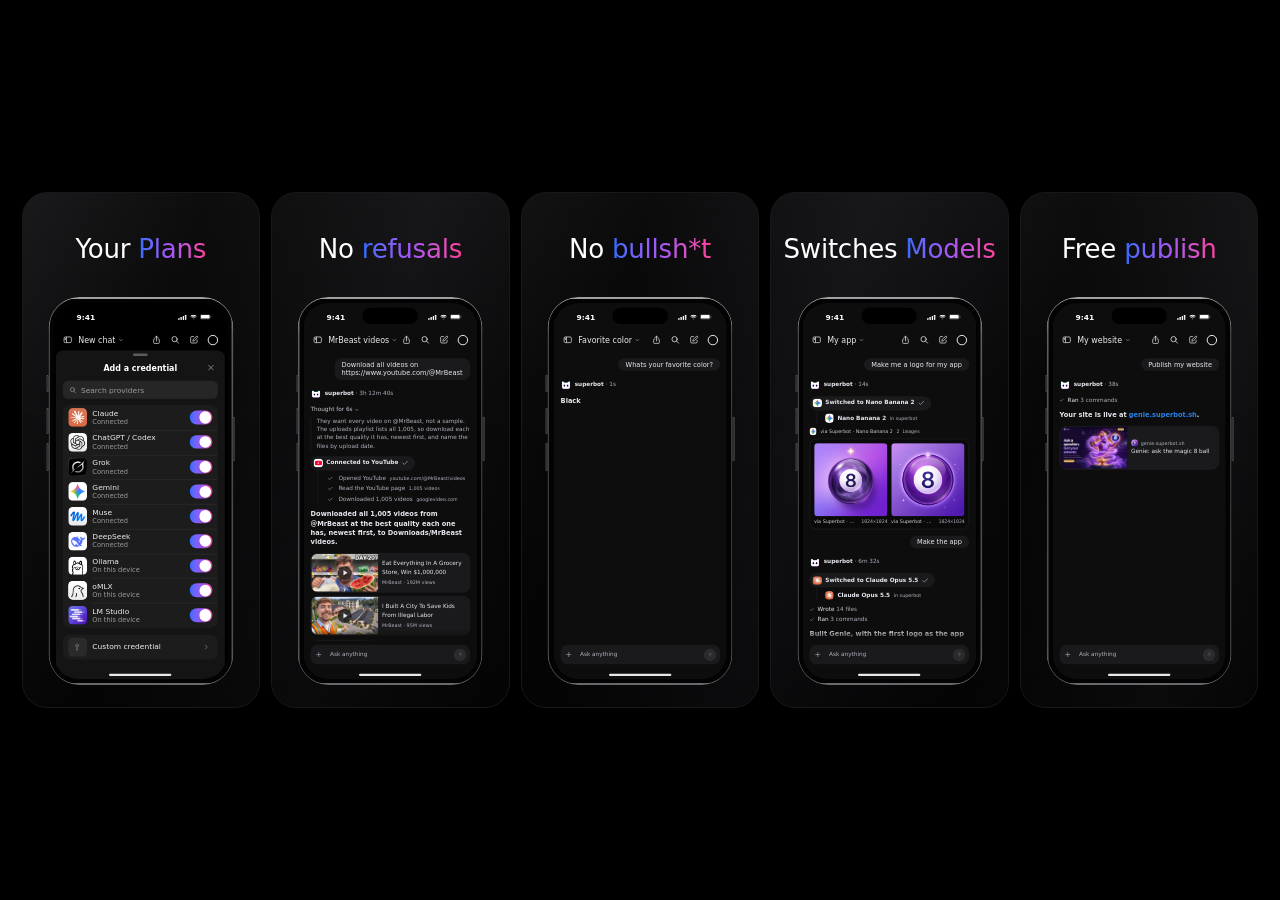
==== index.html @ 76c4c18e "ship page + referenced assets (gh-pages-ship)" ====
<!doctype html>
<html lang="en">
<head>
<meta charset="utf-8" />
<meta name="viewport" content="width=device-width, initial-scale=1" />
<title>Superbot · App Store previews</title>
<link rel="icon" href="superbot-favicon.svg" />
<link rel="stylesheet" href="preview.6157abb2.css" />
<link rel="stylesheet" href="thread.6157abb2.css" />
</head>
<body>
  <!-- One App Store strip. Each card declares its headline and its screen
       (.native); chrome.6157abb2.js adds the device frame, status bar and
       chat header (data-title). -->
  <main class="cards">
    <section class="card" id="plans" style="--i: 0" aria-label="Your Plans preview">
      <h1 class="headline">Your <span class="grad">Plans</span></h1>
      <div class="phone" data-title="New chat">
        <div class="native">
          <section class="sheet" role="dialog" aria-label="Add a credential">
            <div class="grabber" aria-hidden="true"></div>
            <h2 class="sheet-title">Add a credential
              <svg class="sheet-close" width="18" height="18" viewBox="0 0 24 24" fill="none" stroke="currentColor" stroke-width="2" stroke-linecap="round" aria-hidden="true"><path d="M5 5l14 14M19 5 5 19"/></svg>
            </h2>
            <div class="search" aria-hidden="true">
              <svg width="17" height="17" viewBox="0 0 24 24" fill="none" stroke="currentColor" stroke-width="2.2" stroke-linecap="round"><circle cx="10.5" cy="10.5" r="6.5"/><path d="m15.5 15.5 5 5"/></svg>
              Search providers
            </div>
            <ul class="group" id="providers" role="list"></ul>
            <div class="group custom">
              <div class="row">
                <span class="icon" aria-hidden="true">
                  <svg viewBox="0 0 24 24" fill="none" stroke="#8a8a8a" stroke-width="1.5" stroke-linecap="round" stroke-linejoin="round"><circle cx="12" cy="7.5" r="3.5"/><path d="M12 11v9l-1.5-1.2M12 16.5h1.5"/></svg>
                </span>
                <span class="label"><strong>Custom credential</strong></span>
                <svg class="chevron" width="14" height="14" viewBox="0 0 24 24" fill="none" stroke="currentColor" stroke-width="2.6" stroke-linecap="round" stroke-linejoin="round" aria-hidden="true"><path d="m9 5 7 7-7 7"/></svg>
              </div>
            </div>
          </section>
        </div>
      </div>
    </section>

    <section class="card" id="refusals" style="--i: 1" aria-label="No refusals preview">
      <h1 class="headline">No <span class="grad">refusals</span></h1>
      <div class="phone" data-title="MrBeast videos">
        <div class="native desk">
          <div class="hub-feed" role="log" aria-label="MrBeast videos">
            <div class="msg-user"><span class="msg-bubble">Download all videos on https://www.youtube.com/@MrBeast</span></div>
            <div class="turn-head">
              <span class="turn-head-avatar"><img src="superbot-favicon.svg" alt="" /></span>
              <span><span class="turn-head-name">superbot</span><span class="turn-head-meta"> · 3h 12m 40s</span></span>
            </div>
            <div class="sb-disc" data-open="true">
              <button class="sb-disc-trigger" type="button" aria-expanded="true">
                <span class="sb-disc-label">Thought for 6s</span>
                <svg class="sb-disc-chevron" viewBox="0 0 24 24" fill="none" stroke="currentColor" stroke-width="2.4" stroke-linecap="round" stroke-linejoin="round" aria-hidden="true"><path d="m9 18 6-6-6-6"/></svg>
              </button>
              <div class="sb-reason-body">
                <p>They want every video on @MrBeast, not a sample. The uploads playlist lists all 1,005, so download each at the best quality it has, newest first, and name the files by upload date.</p>
              </div>
            </div>
            <div class="switch-block">
              <span class="sb-switch-pill">
                <span class="sb-switch-tile"><img src="logos/youtube.jpg" alt="" /></span>
                <span class="sb-switch-label">Connected to YouTube</span>
                <span class="sb-switch-status" aria-hidden="true"><svg viewBox="0 0 24 24" fill="none" stroke="currentColor" stroke-width="2.2" stroke-linecap="round" stroke-linejoin="round"><path d="M20 6 9 17l-5-5"/></svg></span>
              </span>
              <ol class="sb-switch-nest">
                <li class="sb-switch-step" data-state="done">
                  <span class="sb-switch-step-glyph" aria-hidden="true"><svg viewBox="0 0 24 24" fill="none" stroke="currentColor" stroke-width="2.4" stroke-linecap="round" stroke-linejoin="round"><path d="M20 6 9 17l-5-5"/></svg></span>
                  <span class="sb-switch-step-text"><span class="sb-switch-step-label">Opened YouTube</span><span class="sb-switch-step-detail">youtube.com/@MrBeast/videos</span></span>
                </li>
                <li class="sb-switch-step" data-state="done">
                  <span class="sb-switch-step-glyph" aria-hidden="true"><svg viewBox="0 0 24 24" fill="none" stroke="currentColor" stroke-width="2.4" stroke-linecap="round" stroke-linejoin="round"><path d="M20 6 9 17l-5-5"/></svg></span>
                  <span class="sb-switch-step-text"><span class="sb-switch-step-label">Read the YouTube page</span><span class="sb-switch-step-detail">1,005 videos</span></span>
                </li>
                <li class="sb-switch-step" data-state="done">
                  <span class="sb-switch-step-glyph" aria-hidden="true"><svg viewBox="0 0 24 24" fill="none" stroke="currentColor" stroke-width="2.4" stroke-linecap="round" stroke-linejoin="round"><path d="M20 6 9 17l-5-5"/></svg></span>
                  <span class="sb-switch-step-text"><span class="sb-switch-step-label">Downloaded 1,005 videos</span><span class="sb-switch-step-detail">googlevideo.com</span></span>
                </li>
              </ol>
            </div>
            <div class="answer"><p>Downloaded all 1,005 videos from @MrBeast at the best quality each one has, newest first, to Downloads/MrBeast videos.</p></div>
            <div class="video-list" role="list"></div>
          </div>
          <div class="desk-composer" aria-hidden="true">
            <span class="bc-plus"><svg width="16" height="16" viewBox="0 0 24 24" fill="none" stroke="currentColor" stroke-width="2" stroke-linecap="round"><path d="M5 12h14M12 5v14"/></svg></span>
            <span class="composer-placeholder">Ask anything</span>
            <span class="bc-send"><svg width="12" height="12" viewBox="0 0 24 24" fill="none" stroke="currentColor" stroke-width="2.6" stroke-linecap="round" stroke-linejoin="round"><path d="m5 12 7-7 7 7M12 19V5"/></svg></span>
          </div>
        </div>
      </div>
    </section>

    <section class="card" id="bullshit" style="--i: 2" aria-label="No bullsh*t preview">
      <h1 class="headline">No <span class="grad">bullsh*t</span></h1>
      <div class="phone" data-title="Favorite color">
        <div class="native desk">
          <div class="hub-feed" role="log" aria-label="Favorite color">
            <div class="msg-user"><span class="msg-bubble">Whats your favorite color?</span></div>
            <div class="turn-head">
              <span class="turn-head-avatar"><img src="superbot-favicon.svg" alt="" /></span>
              <span><span class="turn-head-name">superbot</span><span class="turn-head-meta"> · 1s</span></span>
            </div>
            <div class="answer"><p>Black</p></div>
          </div>
          <div class="desk-composer" aria-hidden="true">
            <span class="bc-plus"><svg width="16" height="16" viewBox="0 0 24 24" fill="none" stroke="currentColor" stroke-width="2" stroke-linecap="round"><path d="M5 12h14M12 5v14"/></svg></span>
            <span class="composer-placeholder">Ask anything</span>
            <span class="bc-send"><svg width="12" height="12" viewBox="0 0 24 24" fill="none" stroke="currentColor" stroke-width="2.6" stroke-linecap="round" stroke-linejoin="round"><path d="m5 12 7-7 7 7M12 19V5"/></svg></span>
          </div>
        </div>
      </div>
    </section>

    <section class="card" id="models" style="--i: 3" aria-label="Switches Models preview">
      <h1 class="headline">Switches <span class="grad">Models</span></h1>
      <div class="phone" data-title="My app">
        <div class="native desk">
          <div class="hub-feed" role="log" aria-label="My app">
            <div class="msg-user"><span class="msg-bubble">Make me a logo for my app</span></div>
            <div class="turn-head">
              <span class="turn-head-avatar"><img src="superbot-favicon.svg" alt="" /></span>
              <span><span class="turn-head-name">superbot</span><span class="turn-head-meta"> · 14s</span></span>
            </div>
            <div class="switch-block">
              <span class="sb-switch-pill">
                <span class="sb-switch-tile"><img src="logos/tile-google.png" alt="" /></span>
                <span class="sb-switch-label">Switched to Nano Banana 2</span>
                <span class="sb-switch-status" aria-hidden="true"><svg viewBox="0 0 24 24" fill="none" stroke="currentColor" stroke-width="2.2" stroke-linecap="round" stroke-linejoin="round"><path d="M20 6 9 17l-5-5"/></svg></span>
              </span>
              <div class="sb-switch-nest">
                <div class="sb-switch-who"><img src="logos/tile-google.png" alt="" /><span class="sb-switch-who-label">Nano Banana 2</span><span class="sb-switch-who-caption">in superbot</span></div>
              </div>
            </div>
            <figure class="media-grid">
              <figcaption class="media-head"><img src="logos/tile-google.png" alt="" /><span class="media-head-label">via Superbot · Nano Banana 2</span><span class="media-head-meta">2 images</span></figcaption>
              <div class="media-surface">
                <figure class="media-cell">
                  <div class="media-tile"><img src="art/variants/genie-v3-glass.png" alt="Genie logo, glass" /></div>
                  <figcaption class="media-cap"><span class="media-cap-label">via Superbot · Nano Banana 2</span><span class="media-cap-spec">1024×1024</span></figcaption>
                </figure>
                <figure class="media-cell">
                  <div class="media-tile"><img src="art/variants/genie-v4-glow.png" alt="Genie logo, glow" /></div>
                  <figcaption class="media-cap"><span class="media-cap-label">via Superbot · Nano Banana 2</span><span class="media-cap-spec">1024×1024</span></figcaption>
                </figure>
              </div>
            </figure>
            <div class="msg-user"><span class="msg-bubble">Make the app</span></div>
            <div class="turn-head">
              <span class="turn-head-avatar"><img src="superbot-favicon.svg" alt="" /></span>
              <span><span class="turn-head-name">superbot</span><span class="turn-head-meta"> · 6m 32s</span></span>
            </div>
            <div class="switch-block">
              <span class="sb-switch-pill">
                <span class="sb-switch-tile"><img src="logos/tile-anthropic.png" alt="" /></span>
                <span class="sb-switch-label">Switched to Claude Opus 5.5</span>
                <span class="sb-switch-status" aria-hidden="true"><svg viewBox="0 0 24 24" fill="none" stroke="currentColor" stroke-width="2.2" stroke-linecap="round" stroke-linejoin="round"><path d="M20 6 9 17l-5-5"/></svg></span>
              </span>
              <div class="sb-switch-nest">
                <div class="sb-switch-who"><img src="logos/tile-anthropic.png" alt="" /><span class="sb-switch-who-label">Claude Opus 5.5</span><span class="sb-switch-who-caption">in superbot</span></div>
              </div>
            </div>
            <div class="sb-lines">
              <span class="sb-line"><span class="sb-line-mark"><svg viewBox="0 0 24 24" fill="none" stroke="currentColor" stroke-width="2.6" stroke-linecap="round" stroke-linejoin="round"><path d="M20 6 9 17l-5-5"/></svg></span><span><span class="sb-line-verb">Wrote</span> <span class="sb-line-target">14 files</span></span></span>
              <span class="sb-line"><span class="sb-line-mark"><svg viewBox="0 0 24 24" fill="none" stroke="currentColor" stroke-width="2.6" stroke-linecap="round" stroke-linejoin="round"><path d="M20 6 9 17l-5-5"/></svg></span><span><span class="sb-line-verb">Ran</span> <span class="sb-line-target">3 commands</span></span></span>
            </div>
            <div class="answer"><p>Built Genie, with the first logo as the app icon.</p></div>
          </div>
          <div class="desk-composer" aria-hidden="true">
            <span class="bc-plus"><svg width="16" height="16" viewBox="0 0 24 24" fill="none" stroke="currentColor" stroke-width="2" stroke-linecap="round"><path d="M5 12h14M12 5v14"/></svg></span>
            <span class="composer-placeholder">Ask anything</span>
            <span class="bc-send"><svg width="12" height="12" viewBox="0 0 24 24" fill="none" stroke="currentColor" stroke-width="2.6" stroke-linecap="round" stroke-linejoin="round"><path d="m5 12 7-7 7 7M12 19V5"/></svg></span>
          </div>
        </div>
      </div>
    </section>

    <section class="card" id="publish" style="--i: 4" aria-label="Free publish preview">
      <h1 class="headline">Free <span class="grad">publish</span></h1>
      <div class="phone" data-title="My website">
        <div class="native desk">
          <div class="hub-feed" role="log" aria-label="My website">
            <div class="msg-user"><span class="msg-bubble">Publish my website</span></div>
            <div class="turn-head">
              <span class="turn-head-avatar"><img src="superbot-favicon.svg" alt="" /></span>
              <span><span class="turn-head-name">superbot</span><span class="turn-head-meta"> · 38s</span></span>
            </div>
            <div class="sb-lines">
              <span class="sb-line"><span class="sb-line-mark"><svg viewBox="0 0 24 24" fill="none" stroke="currentColor" stroke-width="2.6" stroke-linecap="round" stroke-linejoin="round"><path d="M20 6 9 17l-5-5"/></svg></span><span><span class="sb-line-verb">Ran</span> <span class="sb-line-target">3 commands</span></span></span>
            </div>
            <div class="answer"><p>Your site is live at <a href="https://genie.superbot.sh">genie.superbot.sh</a>.</p></div>
            <div class="link-card" role="listitem">
              <div class="link-media"><img src="shots/genie-site.png" alt="" /></div>
              <div class="link-text">
                <p class="link-source"><img src="art/variants/genie-v3-glass.png" alt="" /><span>genie.superbot.sh</span></p>
                <p class="link-title">Genie: ask the magic 8 ball</p>
              </div>
            </div>
          </div>
          <div class="desk-composer" aria-hidden="true">
            <span class="bc-plus"><svg width="16" height="16" viewBox="0 0 24 24" fill="none" stroke="currentColor" stroke-width="2" stroke-linecap="round"><path d="M5 12h14M12 5v14"/></svg></span>
            <span class="composer-placeholder">Ask anything</span>
            <span class="bc-send"><svg width="12" height="12" viewBox="0 0 24 24" fill="none" stroke="currentColor" stroke-width="2.6" stroke-linecap="round" stroke-linejoin="round"><path d="m5 12 7-7 7 7M12 19V5"/></svg></span>
          </div>
        </div>
      </div>
    </section>
  </main>

  <script src="plans.6157abb2.js"></script>
  <script src="thread.6157abb2.js"></script>
  <script src="chrome.6157abb2.js"></script>
</body>
</html>
---- preview.6157abb2.css ----
/* The App Store strip: store cards, the device frame, and the mobile sheet the
   "Your Plans" card draws. Each thread card's screen styles live in
   thread.6157abb2.css. */

/* SF Pro Rounded resolves where it is installed, as on superbot.gg. */

/* Superbot mobile dark theme (src/design-system/themes.ts) with the sheet,
   card and field ladder read off the reference capture. */
:root {
  --canvas: #000000;
  --sheet: #141414;
  --card: #1c1c1d;
  --field: #262627;
  --line: #2a2a2b;
  --line-strong: #5c5c5c;
  --text: #ececec;
  --muted: #9a9a9a;
  --accent: #a855f7;
  --accent-ink: #ffffff;
  --accent-fill: linear-gradient(90deg in oklab, #2b6bff, #a855f7 55%, #ff3d9a);
  --font-ui: -apple-system, "SF Pro Text", system-ui, sans-serif;
  --font-head: "SF Pro Rounded", ui-rounded, system-ui, sans-serif;
  --headline-fill: linear-gradient(90deg in oklab, #2b6bff 0%, #a855f7 50%, #ff3d9a 100%);
  /* The phone screen is laid out in iPhone points (393x852) and scaled to
     the 306px screen inside the frame. */
  --screen-w: 306px;
  --pt: calc(306 / 393);
  /* The strip: every card is one 420px slice of a single backdrop. */
  --card-w: 420px;
  --cards: 5;
}

* { box-sizing: border-box; margin: 0; padding: 0; }
html, body { min-height: 100%; background: #000; }
body {
  display: grid;
  place-items: center;
  min-height: 100vh;
  padding: 32px 0;
  font-family: var(--font-ui);
  color: var(--text);
  -webkit-font-smoothing: antialiased;
}

/* The cards in one row, the way the App Store strip shows them; chrome.js
   zooms the row to fit the window. */
.cards { display: flex; gap: 20px; padding: 0 24px; }

/* #plans, #refusals, ...: one card alone and full-bleed, the frame the
   1290x2796 PNG export renders. */
body:has(.card:target) { padding: 0; place-items: start; }
.cards:has(.card:target) { padding: 0; zoom: 1 !important; }
.cards:has(.card:target) .card:not(:target) { display: none; }
.card:target { border: 0; border-radius: 0; }

/* The store card: 1290x2796 App Store screenshot ratio. Its backdrop is a
   slice of one strip-wide gradient (image 3's slight sheen), so the bands
   run on from card to card and the exported PNGs join edge to edge. */
.card {
  position: relative;
  flex: none;
  width: var(--card-w);
  aspect-ratio: 1290 / 2796;
  border-radius: 44px;
  border: 1px solid #18181a;
  overflow: hidden;
  background:
    linear-gradient(180deg, rgb(255 255 255 / 0.025) 0%, transparent 38%, rgb(0 0 0 / 0.4) 100%),
    linear-gradient(104deg, #141416 0%, #070708 14%, #111113 30%, #060607 46%, #121114 62%, #070708 78%, #111113 92%, #09090a 100%);
  background-size: 100% 100%, calc(var(--cards) * var(--card-w)) 100%;
  background-position: 0 0, calc(var(--i) * -1 * var(--card-w)) 0;
}
.headline {
  position: absolute;
  inset: 74px 0 auto;
  text-align: center;
  font-family: var(--font-head);
  font-size: 46px;
  font-weight: 500;
  letter-spacing: -0.01em;
  line-height: 1.1;
  color: #fff;
}
/* The headline's accent word: the blue -> purple -> pink gradient (the
   picked variant 9), clipped to the text. */
.headline .grad {
  background: var(--headline-fill);
  -webkit-background-clip: text;
  background-clip: text;
  color: transparent;
  -webkit-text-fill-color: transparent;
}

/* ---- device ---------------------------------------------------------- */
/* Measured off the reference phone: a black body inside one thin titanium
   rim (brightest along the top edge), a ~10px black bezel, and flush
   outlined button slits (action, volume up/down left; side button right). */
.phone {
  position: absolute;
  left: 50%;
  top: 184px;
  width: 326px;
  height: 683px;
  transform: translateX(-50%);
  border-radius: 54px;
  padding: 10px;
  background: #030303;
}
.rim {
  position: absolute;
  inset: 0;
  border-radius: inherit;
  padding: 2.5px;
  background: linear-gradient(180deg, #a2a2a6 0%, #5f5f63 10%, #4a4a4e 50%, #505054 90%, #6a6a6e 100%);
  -webkit-mask: linear-gradient(#000 0 0) content-box, linear-gradient(#000 0 0);
  -webkit-mask-composite: xor;
  mask-composite: exclude;
  pointer-events: none;
}
.btn {
  position: absolute;
  width: 3.5px;
  border-radius: 2px;
  background: linear-gradient(90deg, #26262a, #3a3a3e);
  box-shadow: inset 0 0 0 0.75px #6a6a6e;
}
.btn.left { left: -3px; }
.btn.right { right: -3px; }
.btn.action { top: 137px; height: 30px; }
.btn.vol-up { top: 195px; height: 47px; }
.btn.vol-down { top: 257px; height: 50px; }
.btn.side { top: 211px; height: 78px; }

.screen {
  position: relative;
  width: var(--screen-w);
  height: 100%;
  border-radius: 44px;
  background: var(--canvas);
  overflow: hidden;
}
.native {
  position: absolute;
  top: 0;
  left: 0;
  width: 393px;
  height: 852px;
  transform: scale(var(--pt));
  transform-origin: 0 0;
}

.island {
  position: absolute;
  top: 11px;
  left: 50%;
  width: 124px;
  height: 36px;
  transform: translateX(-50%);
  border-radius: 999px;
  background: #000;
  z-index: 3;
}
.status {
  height: 60px;
  display: flex;
  align-items: center;
  justify-content: space-between;
  padding: 4px 34px 0 52px;
  font-size: 17px;
  font-weight: 600;
  color: #fff;
}
.status-icons { display: flex; gap: 7px; align-items: center; }

/* ScreenHeader: sidebar glyph, the chat title with its chevron, then share,
   search, compose and the account ring. */
.header {
  height: 48px;
  display: flex;
  align-items: center;
  padding: 0 18px 0 22px;
  color: var(--text);
}
.header-title {
  display: flex;
  align-items: center;
  gap: 6px;
  margin-left: 12px;
  font-size: 18px;
  font-weight: 500;
  white-space: nowrap;
}
.header-actions { margin-left: auto; display: flex; align-items: center; gap: 20px; }
.header svg { display: block; }

.home {
  position: absolute;
  bottom: 8px;
  left: 50%;
  width: 140px;
  height: 5px;
  transform: translateX(-50%);
  border-radius: 3px;
  background: #fff;
  opacity: 0.9;
}

/* ---- "Your Plans": the Add a credential sheet ------------------------- */
/* Sheet (src/design-system/components/Sheet.tsx): r16 top corners,
   sheetHandle 32x4, centred title with the trailing xmark. */
.sheet {
  position: absolute;
  top: 107px;
  left: 6px;
  right: 6px;
  bottom: 0;
  border-radius: 16px 16px 0 0;
  background: var(--sheet);
  padding: 8px 16px 0;
}
.grabber {
  width: 34px;
  height: 4px;
  margin: 0 auto;
  border-radius: 999px;
  background: var(--line-strong);
}
.sheet-title {
  position: relative;
  margin-top: 16px;
  height: 24px;
  display: grid;
  place-items: center;
  font-size: 18px;
  font-weight: 600;
  color: #fff;
}
.sheet-close {
  position: absolute;
  right: 6px;
  top: 50%;
  transform: translateY(-50%);
  color: #b4b4b4;
}
.search {
  margin-top: 18px;
  height: 40px;
  display: flex;
  align-items: center;
  gap: 9px;
  padding: 0 14px;
  border-radius: 12px;
  background: var(--field);
  color: var(--muted);
  font-size: 17px;
}

/* Grouped rows (ListItem inside one Card): 56pt rows, 42pt app icons,
   inset hairlines, the switch in the trailing slot. */
.group {
  margin-top: 14px;
  border-radius: 16px;
  background: var(--card);
  overflow: hidden;
  list-style: none;
}
.row {
  position: relative;
  height: 56px;
  display: flex;
  align-items: center;
  padding: 0 12px 0 11px;
}
.row + .row::before {
  content: "";
  position: absolute;
  top: 0;
  left: 66px;
  right: 0;
  border-top: 1px solid var(--line);
}
.icon {
  flex: none;
  width: 42px;
  height: 42px;
  border-radius: 10px;
  overflow: hidden;
  display: grid;
  place-items: center;
  background: var(--tile, #2a2a2b);
}
.icon img { width: 100%; height: 100%; display: block; }
.icon svg { width: 22px; height: 22px; display: block; }
.label { flex: 1 1 auto; min-width: 0; margin-left: 13px; }
.label strong { display: block; font-size: 17px; font-weight: 400; line-height: 21px; color: var(--text); }
.label span { display: block; font-size: 15px; line-height: 19px; color: var(--muted); }
.chevron { flex: none; color: #8a8a8a; margin-right: 6px; }
.group.custom { margin-top: 16px; }
.group.custom .row { height: 57px; }

/* iOS switch in Superbot's accent (ListItem trackColor accent, thumb accentInk). */
.switch { flex: none; border: 0; padding: 0; background: transparent; cursor: pointer; border-radius: 999px; }
.switch-track {
  display: flex;
  align-items: center;
  width: 51px;
  height: 31px;
  padding: 2px;
  border-radius: 999px;
  background: #39393d;
  transition: background-color 200ms ease;
}
.switch-thumb {
  width: 27px;
  height: 27px;
  border-radius: 50%;
  background: var(--accent-ink);
  box-shadow: 0 3px 8px rgba(0, 0, 0, 0.15), 0 3px 1px rgba(0, 0, 0, 0.06);
  transition: transform 200ms cubic-bezier(0.2, 0, 0, 1);
}
.switch[aria-checked="true"] .switch-track { background: var(--accent-fill, var(--accent)); }
.switch[aria-checked="true"] .switch-thumb { transform: translateX(20px); }
.switch:focus-visible { outline: 2px solid var(--accent); outline-offset: 2px; }

@media (prefers-reduced-motion: reduce) {
  .switch-track, .switch-thumb { transition: none; }
}
---- thread.6157abb2.css ----
/* One settled Superbot desktop thread turn at iPhone width, as superbot-desktop
   origin/main (c8a287dc1) renders it. Values are the token literals
   (packages/tokens/tokens/*.json) and the component classes named per block. */
.desk {
  --color-bg: #0d0d0d;
  --color-raised: #1a1a1c;
  --color-fg: #e6e8ee;
  --color-fg-secondary: #c9ccd4;
  --color-muted: #aeb1bc;
  --color-line: #1e1e21;
  --color-card: #0a0a0a;
  --color-link: #2881e7;
  --font-mono: ui-monospace, "SF Mono", Menlo, monospace;
  --font-ui: "SF Pro Rounded", ui-rounded, Inter, system-ui, sans-serif;
  /* font.bot active candidate ui-rounded-black: weight 900, leading 1.4. */
  --font-bot: "SF Pro Rounded", ui-rounded, Inter, system-ui, sans-serif;
  background: var(--color-bg);
  font-family: var(--font-ui);
  color: var(--color-fg);
}
.desk .status { font-family: -apple-system, "SF Pro Text", system-ui, sans-serif; }
.desk svg { display: block; flex: none; }

/* .hub-feed (hub-chat.css:99-109, 199-207): 16px padding, 12px between rows. */
.hub-feed {
  position: absolute;
  top: 108px;
  left: 0;
  right: 0;
  bottom: 86px;
  display: flex;
  flex-direction: column;
  padding: 16px;
  overflow: hidden;
  mask-image: linear-gradient(180deg, #000 calc(100% - 28px), transparent 100%);
}
.hub-feed > * + * { margin-top: 12px; }

/* MessageRow bubble (message-row.tsx:599-627). */
.msg-user { display: flex; justify-content: flex-end; padding: 2px 0; }
.msg-bubble {
  max-width: min(85%, 75ch);
  padding: 4px 16px;
  border-radius: 16px;
  background: var(--color-raised);
  font-size: 15px;
  line-height: 20px;
  color: var(--color-fg);
  overflow-wrap: anywhere;
}

/* TurnHead, settled (TurnHead.tsx:381-448, turn-head.css): 8 + 19 + 4 = 31px
   box, avatar, name, " · " outcome. */
.turn-head {
  height: 31px;
  display: flex;
  align-items: center;
  gap: 8px;
  padding: 8px 0 4px;
  font-size: 13px;
  line-height: 19px;
}
.turn-head-avatar { width: 24px; height: 24px; flex: none; }
.turn-head-avatar img { width: 100%; height: 100%; display: block; }
.turn-head-name { font-weight: 600; color: var(--color-fg); }
.turn-head-meta { color: var(--color-muted); font-variant-numeric: tabular-nums; }

/* ReasoningRow (reasoning-row.css:32-123): "Thought for Ns" disclosure and
   the muted, rail-lined reasoning body. */
.sb-disc { display: flex; flex-direction: column; align-items: flex-start; gap: 4px; }
.sb-disc-trigger {
  display: inline-flex;
  align-items: center;
  gap: 4px;
  min-height: 24px;
  margin-left: -6px;
  padding: 0 6px;
  border: 0;
  border-radius: 8px;
  background: none;
  font: 400 13px/19px var(--font-ui);
  color: var(--color-fg-secondary);
  white-space: nowrap;
}
.sb-disc-chevron { width: 12px; height: 12px; color: var(--color-muted); }
.sb-disc[data-open="true"] .sb-disc-chevron { transform: rotate(90deg); }
.sb-reason-body {
  display: flex;
  flex-direction: column;
  gap: 6px;
  max-height: 224px;
  overflow: hidden;
  padding-left: 12px;
  border-left: 1px solid var(--color-line);
  font: 400 13px/19px var(--font-ui);
  color: var(--color-muted);
}

/* ProviderSwitch pill + nested steps (provider-switch.tsx:230-280, 780-830;
   provider-switch.css:136-170): nest 35px, rail hairline at 17px. */
.switch-block { display: flex; flex-direction: column; align-items: flex-start; }
.sb-switch-pill {
  display: inline-flex;
  height: 32px;
  max-width: 100%;
  align-items: center;
  gap: 8px;
  padding: 0 12px 0 6px;
  border: 1px solid var(--color-line);
  border-radius: 9999px;
  background: var(--color-raised);
  font: 600 13px/19px var(--font-ui);
  white-space: nowrap;
}
.sb-switch-tile { width: 20px; height: 20px; border-radius: 8px; overflow: hidden; flex: none; }
.sb-switch-tile img { width: 100%; height: 100%; display: block; }
.sb-switch-status { width: 16px; height: 16px; flex: none; color: var(--color-muted); }
.sb-switch-status svg { width: 100%; height: 100%; }
.sb-switch-nest {
  position: relative;
  display: flex;
  flex-direction: column;
  gap: 4px;
  margin: 8px 0 0 35px;
  list-style: none;
}
.sb-switch-nest::before {
  content: "";
  position: absolute;
  top: -8px;
  bottom: 0;
  left: calc(17px - 35px - 0.5px);
  width: 1px;
  background: var(--color-line);
}
.sb-switch-step {
  display: flex;
  height: 20px;
  min-width: 0;
  align-items: center;
  gap: 8px;
  font: 400 13px/19px var(--font-ui);
  white-space: nowrap;
}
.sb-switch-step-glyph { display: grid; width: 20px; height: 20px; flex: none; place-items: center; color: var(--color-muted); }
.sb-switch-step-glyph svg { width: 12px; height: 12px; }
.sb-switch-step-text { display: flex; min-width: 0; align-items: baseline; gap: 8px; overflow: hidden; }
.sb-switch-step-label { flex: none; color: var(--color-fg); }
.sb-switch-step[data-state="done"] .sb-switch-step-label { color: var(--color-muted); }
.sb-switch-step-detail { min-width: 0; overflow: hidden; text-overflow: ellipsis; font-size: 11px; line-height: 16px; color: var(--color-muted); }

/* The who header under the answering switch (provider-switch.tsx:300-320):
   tile, the target's label, muted "in superbot". */
.sb-switch-who { display: flex; height: 20px; align-items: center; gap: 8px; white-space: nowrap; }
.sb-switch-who img { width: 20px; height: 20px; border-radius: 8px; flex: none; }
.sb-switch-who-label { font: 600 13px/19px var(--font-ui); color: var(--color-fg); }
.sb-switch-who-caption { font: 500 11px/16px var(--font-ui); color: var(--color-muted); }

/* StepLine, settled (step-line.tsx:181-229, step-line.css): 10px mark box
   with a muted check, fg verb, muted target; folded chapter copy from
   step-words.ts ("Wrote 14 files", "Ran 3 commands"). */
.sb-lines { display: flex; flex-direction: column; gap: 4px; }
.sb-line { display: flex; align-items: center; gap: 8px; font: 400 13px/19px var(--font-ui); }
.sb-line-mark { display: grid; width: 10px; height: 10px; flex: none; place-items: center; color: var(--color-muted); }
.sb-line-mark svg { width: 10px; height: 10px; }
.sb-line-verb { color: var(--color-fg); }
.sb-line-target { color: var(--color-muted); }

/* MediaGrid, 2 pictures (media-grid.tsx:57-167, media-embed.tsx:174-192):
   header line, then a 2-up square grid on the card ground with W×H specs. */
.media-grid { display: flex; width: 100%; max-width: 560px; flex-direction: column; gap: 8px; }
.media-head { display: flex; align-items: center; gap: 8px; font: 400 11px/16px var(--font-ui); }
.media-head img { width: 16px; height: 16px; border-radius: 8px; flex: none; }
.media-head-label { min-width: 0; overflow: hidden; text-overflow: ellipsis; white-space: nowrap; color: var(--color-fg-secondary); }
.media-head-meta { flex: none; font-family: var(--font-mono); color: var(--color-muted); font-variant-numeric: tabular-nums; }
.media-surface {
  display: grid;
  grid-template-columns: repeat(2, minmax(0, 1fr));
  gap: 8px;
  padding: 8px;
  border: 1px solid var(--color-line);
  border-radius: 16px;
  background: var(--color-card);
}
.media-cell { display: flex; min-width: 0; flex-direction: column; gap: 4px; }
.media-tile { aspect-ratio: 1; overflow: hidden; border-radius: 8px; background: var(--color-raised); }
.media-tile img { width: 100%; height: 100%; display: block; object-fit: cover; }
.media-cap { display: flex; min-width: 0; align-items: center; justify-content: space-between; gap: 8px; font: 400 11px/16px var(--font-ui); }
.media-cap-label { min-width: 0; overflow: hidden; text-overflow: ellipsis; white-space: nowrap; color: var(--color-fg-secondary); }
.media-cap-spec { flex: none; font-family: var(--font-mono); color: var(--color-muted); font-variant-numeric: tabular-nums; }

/* LinkGrid, one link: the card is a ROW (link-grid.tsx:150-245): 152px
   16:10 page image left, source line and 2-line title right. */
.link-card {
  display: flex;
  width: 100%;
  align-items: stretch;
  overflow: hidden;
  border: 1px solid var(--color-line);
  border-radius: 16px;
  background: var(--color-raised);
}
.link-media { position: relative; flex: none; width: 152px; aspect-ratio: 16 / 10; overflow: hidden; background: var(--color-raised); }
.link-media img { position: absolute; inset: 0; width: 100%; height: 100%; object-fit: cover; }
.link-text { display: flex; flex: 1; min-width: 0; flex-direction: column; justify-content: center; gap: 4px; padding: 8px; }
.link-source { display: flex; min-width: 0; align-items: center; gap: 6px; font: 400 11px/16px var(--font-ui); color: var(--color-muted); }
.link-source img { width: 16px; height: 16px; border-radius: 8px; flex: none; }
.link-title {
  display: -webkit-box;
  overflow: hidden;
  -webkit-line-clamp: 2;
  -webkit-box-orient: vertical;
  font: 400 13px/19px var(--font-ui);
  color: var(--color-fg);
}

/* Answer prose: MessageRow prose + .bot-text (message-row.tsx:674,
   styles.css:1295-1300); links in --color-link. */
.answer { padding: 2px 0; font: 900 15px/1.4 var(--font-bot); letter-spacing: 0; color: var(--color-fg); }
.answer a { color: var(--color-link); text-decoration: none; }

/* VideoList (packages/ui video-list.tsx:83-164): 152px 16:9 media, play disc,
   2-line title, caption meta. */
.video-list { display: flex; flex-direction: column; gap: 8px; width: 100%; }
.video-card {
  display: flex;
  align-items: stretch;
  overflow: hidden;
  border: 1px solid var(--color-line);
  border-radius: 16px;
  background: var(--color-raised);
}
.video-media { position: relative; flex: none; width: 152px; aspect-ratio: 16 / 9; overflow: hidden; background: var(--color-raised); }
.video-media img { position: absolute; inset: 0; width: 100%; height: 100%; object-fit: cover; }
.video-play { position: absolute; inset: 0; display: flex; align-items: center; justify-content: center; }
.video-play span {
  display: flex;
  width: 32px;
  height: 32px;
  align-items: center;
  justify-content: center;
  border-radius: 9999px;
  background: rgb(26 26 28 / 0.8);
  color: var(--color-fg);
}
.video-text { display: flex; flex: 1; min-width: 0; flex-direction: column; justify-content: center; gap: 4px; padding: 8px; }
.video-title {
  display: -webkit-box;
  overflow: hidden;
  -webkit-line-clamp: 2;
  -webkit-box-orient: vertical;
  font: 400 13px/19px var(--font-ui);
  color: var(--color-fg);
}
.video-meta { font: 400 11px/16px var(--font-ui); color: var(--color-muted); }

/* Composer (packages/ui composer.tsx:8179-8232, styles.css:1835, 2110-2123):
   44px rounded-16 raised bar, "Ask anything", idle send disc. */
.desk-composer {
  position: absolute;
  left: 16px;
  right: 16px;
  bottom: 34px;
  display: flex;
  min-height: 44px;
  align-items: center;
  gap: 4px;
  padding: 0 8px 0 4px;
  border-radius: 16px;
  background: var(--color-raised);
}
.bc-plus { display: grid; width: 28px; height: 28px; place-items: center; color: var(--color-muted); }
.composer-placeholder { flex: 1; padding: 12px 8px; font: 400 13px/20px var(--font-ui); color: var(--color-muted); }
.bc-send {
  display: grid;
  width: 28px;
  height: 28px;
  place-items: center;
  border-radius: 50%;
  background: color-mix(in oklch, var(--color-fg) 8%, transparent);
  color: #5c5f68;
}
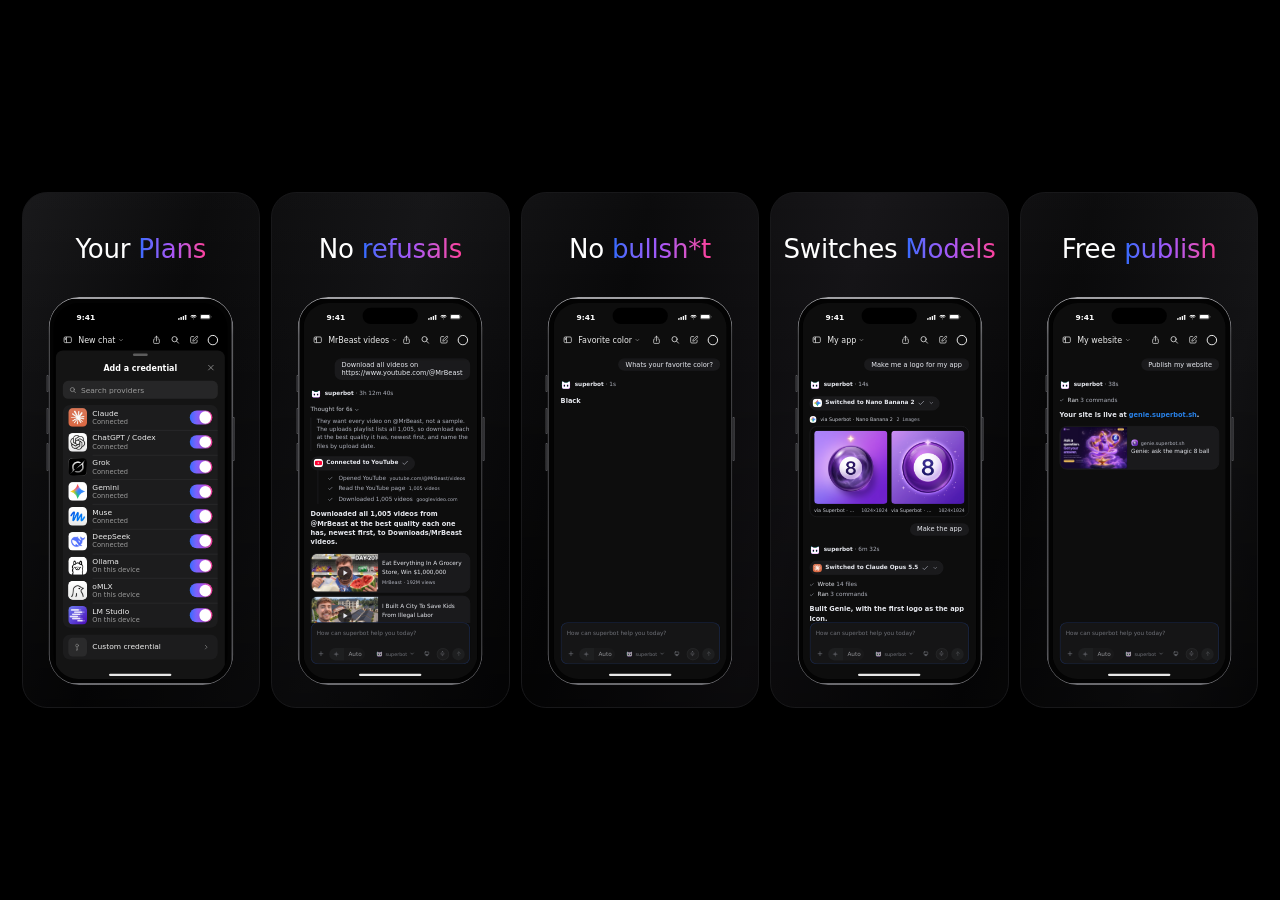
==== commit c1044249: "ship page + referenced assets (gh-pages-ship)" ====
--- a/index.html
+++ b/index.html
@@ -84,11 +84,6 @@
             <div class="answer"><p>Downloaded all 1,005 videos from @MrBeast at the best quality each one has, newest first, to Downloads/MrBeast videos.</p></div>
             <div class="video-list" role="list"></div>
           </div>
-          <div class="desk-composer" aria-hidden="true">
-            <span class="bc-plus"><svg width="16" height="16" viewBox="0 0 24 24" fill="none" stroke="currentColor" stroke-width="2" stroke-linecap="round"><path d="M5 12h14M12 5v14"/></svg></span>
-            <span class="composer-placeholder">Ask anything</span>
-            <span class="bc-send"><svg width="12" height="12" viewBox="0 0 24 24" fill="none" stroke="currentColor" stroke-width="2.6" stroke-linecap="round" stroke-linejoin="round"><path d="m5 12 7-7 7 7M12 19V5"/></svg></span>
-          </div>
         </div>
       </div>
     </section>
@@ -104,11 +99,6 @@
               <span><span class="turn-head-name">superbot</span><span class="turn-head-meta"> · 1s</span></span>
             </div>
             <div class="answer"><p>Black</p></div>
-          </div>
-          <div class="desk-composer" aria-hidden="true">
-            <span class="bc-plus"><svg width="16" height="16" viewBox="0 0 24 24" fill="none" stroke="currentColor" stroke-width="2" stroke-linecap="round"><path d="M5 12h14M12 5v14"/></svg></span>
-            <span class="composer-placeholder">Ask anything</span>
-            <span class="bc-send"><svg width="12" height="12" viewBox="0 0 24 24" fill="none" stroke="currentColor" stroke-width="2.6" stroke-linecap="round" stroke-linejoin="round"><path d="m5 12 7-7 7 7M12 19V5"/></svg></span>
           </div>
         </div>
       </div>
@@ -129,10 +119,8 @@
                 <span class="sb-switch-tile"><img src="logos/tile-google.png" alt="" /></span>
                 <span class="sb-switch-label">Switched to Nano Banana 2</span>
                 <span class="sb-switch-status" aria-hidden="true"><svg viewBox="0 0 24 24" fill="none" stroke="currentColor" stroke-width="2.2" stroke-linecap="round" stroke-linejoin="round"><path d="M20 6 9 17l-5-5"/></svg></span>
+                <svg class="sb-switch-details-chevron" viewBox="0 0 24 24" aria-hidden="true"><path d="m6 9 6 6 6-6"/></svg>
               </span>
-              <div class="sb-switch-nest">
-                <div class="sb-switch-who"><img src="logos/tile-google.png" alt="" /><span class="sb-switch-who-label">Nano Banana 2</span><span class="sb-switch-who-caption">in superbot</span></div>
-              </div>
             </div>
             <figure class="media-grid">
               <figcaption class="media-head"><img src="logos/tile-google.png" alt="" /><span class="media-head-label">via Superbot · Nano Banana 2</span><span class="media-head-meta">2 images</span></figcaption>
@@ -157,21 +145,14 @@
                 <span class="sb-switch-tile"><img src="logos/tile-anthropic.png" alt="" /></span>
                 <span class="sb-switch-label">Switched to Claude Opus 5.5</span>
                 <span class="sb-switch-status" aria-hidden="true"><svg viewBox="0 0 24 24" fill="none" stroke="currentColor" stroke-width="2.2" stroke-linecap="round" stroke-linejoin="round"><path d="M20 6 9 17l-5-5"/></svg></span>
+                <svg class="sb-switch-details-chevron" viewBox="0 0 24 24" aria-hidden="true"><path d="m6 9 6 6 6-6"/></svg>
               </span>
-              <div class="sb-switch-nest">
-                <div class="sb-switch-who"><img src="logos/tile-anthropic.png" alt="" /><span class="sb-switch-who-label">Claude Opus 5.5</span><span class="sb-switch-who-caption">in superbot</span></div>
-              </div>
             </div>
             <div class="sb-lines">
               <span class="sb-line"><span class="sb-line-mark"><svg viewBox="0 0 24 24" fill="none" stroke="currentColor" stroke-width="2.6" stroke-linecap="round" stroke-linejoin="round"><path d="M20 6 9 17l-5-5"/></svg></span><span><span class="sb-line-verb">Wrote</span> <span class="sb-line-target">14 files</span></span></span>
               <span class="sb-line"><span class="sb-line-mark"><svg viewBox="0 0 24 24" fill="none" stroke="currentColor" stroke-width="2.6" stroke-linecap="round" stroke-linejoin="round"><path d="M20 6 9 17l-5-5"/></svg></span><span><span class="sb-line-verb">Ran</span> <span class="sb-line-target">3 commands</span></span></span>
             </div>
             <div class="answer"><p>Built Genie, with the first logo as the app icon.</p></div>
-          </div>
-          <div class="desk-composer" aria-hidden="true">
-            <span class="bc-plus"><svg width="16" height="16" viewBox="0 0 24 24" fill="none" stroke="currentColor" stroke-width="2" stroke-linecap="round"><path d="M5 12h14M12 5v14"/></svg></span>
-            <span class="composer-placeholder">Ask anything</span>
-            <span class="bc-send"><svg width="12" height="12" viewBox="0 0 24 24" fill="none" stroke="currentColor" stroke-width="2.6" stroke-linecap="round" stroke-linejoin="round"><path d="m5 12 7-7 7 7M12 19V5"/></svg></span>
           </div>
         </div>
       </div>
@@ -199,11 +180,6 @@
               </div>
             </div>
           </div>
-          <div class="desk-composer" aria-hidden="true">
-            <span class="bc-plus"><svg width="16" height="16" viewBox="0 0 24 24" fill="none" stroke="currentColor" stroke-width="2" stroke-linecap="round"><path d="M5 12h14M12 5v14"/></svg></span>
-            <span class="composer-placeholder">Ask anything</span>
-            <span class="bc-send"><svg width="12" height="12" viewBox="0 0 24 24" fill="none" stroke="currentColor" stroke-width="2.6" stroke-linecap="round" stroke-linejoin="round"><path d="m5 12 7-7 7 7M12 19V5"/></svg></span>
-          </div>
         </div>
       </div>
     </section>
--- a/preview.6157abb2.css
+++ b/preview.6157abb2.css
@@ -2,7 +2,7 @@
    "Your Plans" card draws. Each thread card's screen styles live in
    thread.6157abb2.css. */
 
-/* SF Pro Rounded resolves where it is installed, as on superbot.gg. */
+/* SF Pro Rounded, the faces Superbot bundles (assets/fonts). */
 
 /* Superbot mobile dark theme (src/design-system/themes.ts) with the sheet,
    card and field ladder read off the reference capture. */
--- a/thread.6157abb2.css
+++ b/thread.6157abb2.css
@@ -21,18 +21,20 @@
 .desk .status { font-family: -apple-system, "SF Pro Text", system-ui, sans-serif; }
 .desk svg { display: block; flex: none; }
 
-/* .hub-feed (hub-chat.css:99-109, 199-207): 16px padding, 12px between rows. */
+/* .hub-feed (hub-chat.css:99-121, 199-207): 16px padding, 12px between rows,
+   the 24px top scroll-edge fade and no bottom fade; it ends where the
+   composer row starts and never runs under it. */
 .hub-feed {
   position: absolute;
   top: 108px;
   left: 0;
   right: 0;
-  bottom: 86px;
+  bottom: 128px;
   display: flex;
   flex-direction: column;
   padding: 16px;
   overflow: hidden;
-  mask-image: linear-gradient(180deg, #000 calc(100% - 28px), transparent 100%);
+  mask-image: linear-gradient(to bottom, transparent 0, #000 24px, #000 100%);
 }
 .hub-feed > * + * { margin-top: 12px; }
 
@@ -149,12 +151,10 @@
 .sb-switch-step[data-state="done"] .sb-switch-step-label { color: var(--color-muted); }
 .sb-switch-step-detail { min-width: 0; overflow: hidden; text-overflow: ellipsis; font-size: 11px; line-height: 16px; color: var(--color-muted); }
 
-/* The who header under the answering switch (provider-switch.tsx:300-320):
-   tile, the target's label, muted "in superbot". */
-.sb-switch-who { display: flex; height: 20px; align-items: center; gap: 8px; white-space: nowrap; }
-.sb-switch-who img { width: 20px; height: 20px; border-radius: 8px; flex: none; }
-.sb-switch-who-label { font: 600 13px/19px var(--font-ui); color: var(--color-fg); }
-.sb-switch-who-caption { font: 500 11px/16px var(--font-ui); color: var(--color-muted); }
+/* A settled, folded switch block (ProviderSwitchBlock collapsible,
+   provider-switch.tsx:272-280): the pill carries the fold's 12px muted
+   chevron and its nest (who header, steps) stays tucked away. */
+.sb-switch-details-chevron { width: 12px; height: 12px; flex: none; fill: none; stroke: var(--color-muted); stroke-width: 2.2; stroke-linecap: round; stroke-linejoin: round; }
 
 /* StepLine, settled (step-line.tsx:181-229, step-line.css): 10px mark box
    with a muted check, fg verb, muted target; folded chapter copy from
@@ -254,23 +254,85 @@
 }
 .video-meta { font: 400 11px/16px var(--font-ui); color: var(--color-muted); }
 
-/* Composer (packages/ui composer.tsx:8179-8232, styles.css:1835, 2110-2123):
-   44px rounded-16 raised bar, "Ask anything", idle send disc. */
-.desk-composer {
+/* Composer, idle, superbot chat (packages/ui composer.tsx:8179-8712 stacked
+   layout; styles.css .bc-*; hub-chat.css .hub-composer*). The row pads it
+   16px off the column; the ring is the Tide variant at rest (a 1px accent
+   hairline at 30%), and the rest scrim washes the bar 40% toward the canvas
+   until it is focused. */
+.hub-composer-row { position: absolute; left: 0; right: 0; bottom: 26px; padding: 0 16px 8px; }
+.hub-composer { position: relative; isolation: isolate; border-radius: 16px; }
+.hub-composer::before {
+  content: "";
   position: absolute;
-  left: 16px;
-  right: 16px;
-  bottom: 34px;
+  inset: 0;
+  z-index: 1;
+  padding: 1px;
+  border-radius: inherit;
+  background: #2b6bff;
+  opacity: 0.3;
+  -webkit-mask: linear-gradient(#000 0 0) content-box, linear-gradient(#000 0 0);
+  -webkit-mask-composite: xor;
+  mask-composite: exclude;
+  pointer-events: none;
+}
+.hub-composer::after {
+  content: "";
+  position: absolute;
+  inset: 0;
+  z-index: 2;
+  border-radius: inherit;
+  background: color-mix(in oklch, var(--color-bg) 40%, transparent);
+  pointer-events: none;
+}
+.composer {
   display: flex;
   min-height: 44px;
-  align-items: center;
+  flex-direction: column;
   gap: 4px;
-  padding: 0 8px 0 4px;
-  border-radius: 16px;
-  background: var(--color-raised);
-}
-.bc-plus { display: grid; width: 28px; height: 28px; place-items: center; color: var(--color-muted); }
-.composer-placeholder { flex: 1; padding: 12px 8px; font: 400 13px/20px var(--font-ui); color: var(--color-muted); }
+  padding: 0 4px;
+  border: 1px solid transparent;
+  border-radius: 16px;
+  background: var(--color-raised);
+}
+.composer-input-row { display: flex; min-height: 44px; align-items: flex-end; }
+.composer-placeholder { padding: 12px 8px; overflow: hidden; text-overflow: ellipsis; white-space: nowrap; font: 400 13px/20px var(--font-ui); color: var(--color-muted); }
+.composer-controls { display: flex; min-height: 44px; align-items: center; justify-content: space-between; gap: 8px; padding: 0 6px 0 8px; }
+.composer-controls-left, .composer-controls-right { display: flex; align-items: center; gap: 8px; }
+.cl-ic { width: 12px; height: 12px; fill: none; stroke: currentColor; stroke-width: 1.4; stroke-linecap: round; stroke-linejoin: round; }
+.bc-plus { display: grid; height: 28px; padding: 0 4px; place-items: center; border-radius: 6px; color: var(--color-muted); }
+
+/* SUPER pill, unarmed, folded (level 7): the sparkle cap and the mode word. */
+.bc-super { display: inline-flex; height: 28px; align-items: stretch; border-radius: 999px; font: 500 13px/1 var(--font-ui); color: var(--color-fg); }
+.bc-super-cap { display: grid; width: 34px; place-items: center; border-radius: 999px 0 0 999px; background: color-mix(in oklch, var(--color-fg) 8%, transparent); }
+.bc-super-spark { width: 14px; height: 14px; fill: currentColor; color: var(--color-muted); opacity: 0.7; }
+.bc-super-tag {
+  display: inline-flex;
+  align-items: center;
+  padding: 0 8px 0 10px;
+  border: 1px solid var(--color-line-strong);
+  border-left: none;
+  border-radius: 0 999px 999px 0;
+  background: color-mix(in oklch, var(--color-fg) 3%, transparent);
+}
+
+/* Model pill: the bare glitch face, the "superbot" wordmark, its chevron. */
+.bc-plat { display: inline-flex; height: 28px; align-items: center; gap: 5px; padding: 0 6px; border-radius: 6px; font: 400 11px/16px var(--font-ui); color: var(--color-muted); white-space: nowrap; }
+.bc-platglitch { width: 16px; height: 16px; flex: none; }
+.bc-computer { display: grid; width: 28px; height: 28px; place-items: center; color: var(--color-muted); }
+.bc-mic {
+  display: grid;
+  width: 28px;
+  height: 28px;
+  place-items: center;
+  box-sizing: border-box;
+  border: 1px solid color-mix(in oklch, var(--color-fg) 8%, transparent);
+  border-radius: 999px;
+  background: color-mix(in oklch, var(--color-fg) 6%, transparent);
+  color: var(--color-muted);
+}
+.bc-mic .cl-ic { stroke-width: 1.6; }
+
+/* Send, empty draft (._wait): the grey disc and the line-control arrow. */
 .bc-send {
   display: grid;
   width: 28px;
@@ -278,5 +340,6 @@
   place-items: center;
   border-radius: 50%;
   background: color-mix(in oklch, var(--color-fg) 8%, transparent);
-  color: #5c5f68;
-}
+  color: #6b6f76;
+}
+.bc-send .cl-ic { stroke-width: 1.6; }
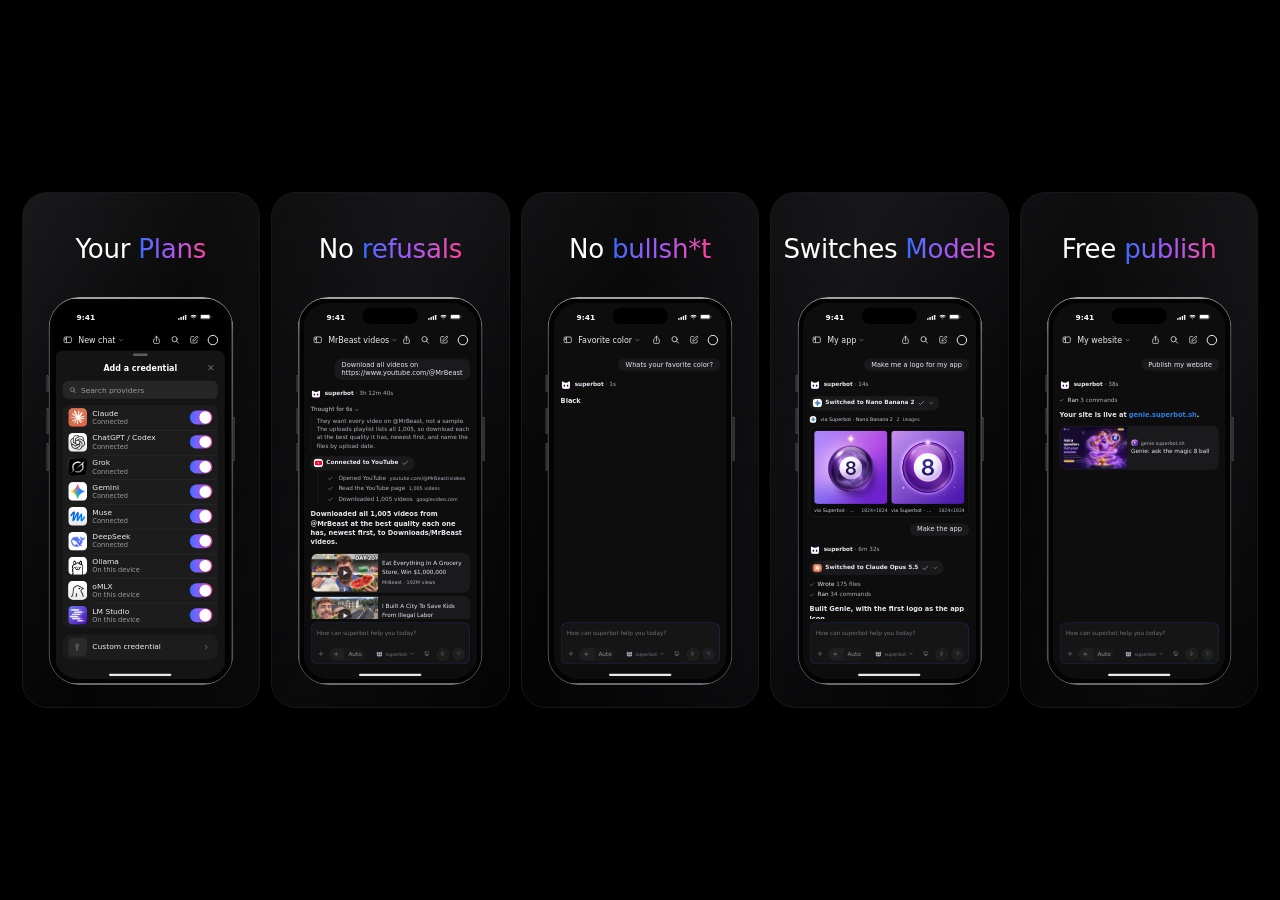
==== commit 371366d9: "ship page + referenced assets (gh-pages-ship)" ====
--- a/index.html
+++ b/index.html
@@ -149,8 +149,8 @@
               </span>
             </div>
             <div class="sb-lines">
-              <span class="sb-line"><span class="sb-line-mark"><svg viewBox="0 0 24 24" fill="none" stroke="currentColor" stroke-width="2.6" stroke-linecap="round" stroke-linejoin="round"><path d="M20 6 9 17l-5-5"/></svg></span><span><span class="sb-line-verb">Wrote</span> <span class="sb-line-target">14 files</span></span></span>
-              <span class="sb-line"><span class="sb-line-mark"><svg viewBox="0 0 24 24" fill="none" stroke="currentColor" stroke-width="2.6" stroke-linecap="round" stroke-linejoin="round"><path d="M20 6 9 17l-5-5"/></svg></span><span><span class="sb-line-verb">Ran</span> <span class="sb-line-target">3 commands</span></span></span>
+              <span class="sb-line"><span class="sb-line-mark"><svg viewBox="0 0 24 24" fill="none" stroke="currentColor" stroke-width="2.6" stroke-linecap="round" stroke-linejoin="round"><path d="M20 6 9 17l-5-5"/></svg></span><span><span class="sb-line-verb">Wrote</span> <span class="sb-line-target">175 files</span></span></span>
+              <span class="sb-line"><span class="sb-line-mark"><svg viewBox="0 0 24 24" fill="none" stroke="currentColor" stroke-width="2.6" stroke-linecap="round" stroke-linejoin="round"><path d="M20 6 9 17l-5-5"/></svg></span><span><span class="sb-line-verb">Ran</span> <span class="sb-line-target">34 commands</span></span></span>
             </div>
             <div class="answer"><p>Built Genie, with the first logo as the app icon.</p></div>
           </div>
--- a/thread.6157abb2.css
+++ b/thread.6157abb2.css
@@ -22,14 +22,14 @@
 .desk svg { display: block; flex: none; }
 
 /* .hub-feed (hub-chat.css:99-121, 199-207): 16px padding, 12px between rows,
-   the 24px top scroll-edge fade and no bottom fade; it ends where the
-   composer row starts and never runs under it. */
+   the 24px top scroll-edge fade and no bottom fade; it ends 8px above the
+   composer and never runs under it. */
 .hub-feed {
   position: absolute;
   top: 108px;
   left: 0;
   right: 0;
-  bottom: 128px;
+  bottom: 136px;
   display: flex;
   flex-direction: column;
   padding: 16px;
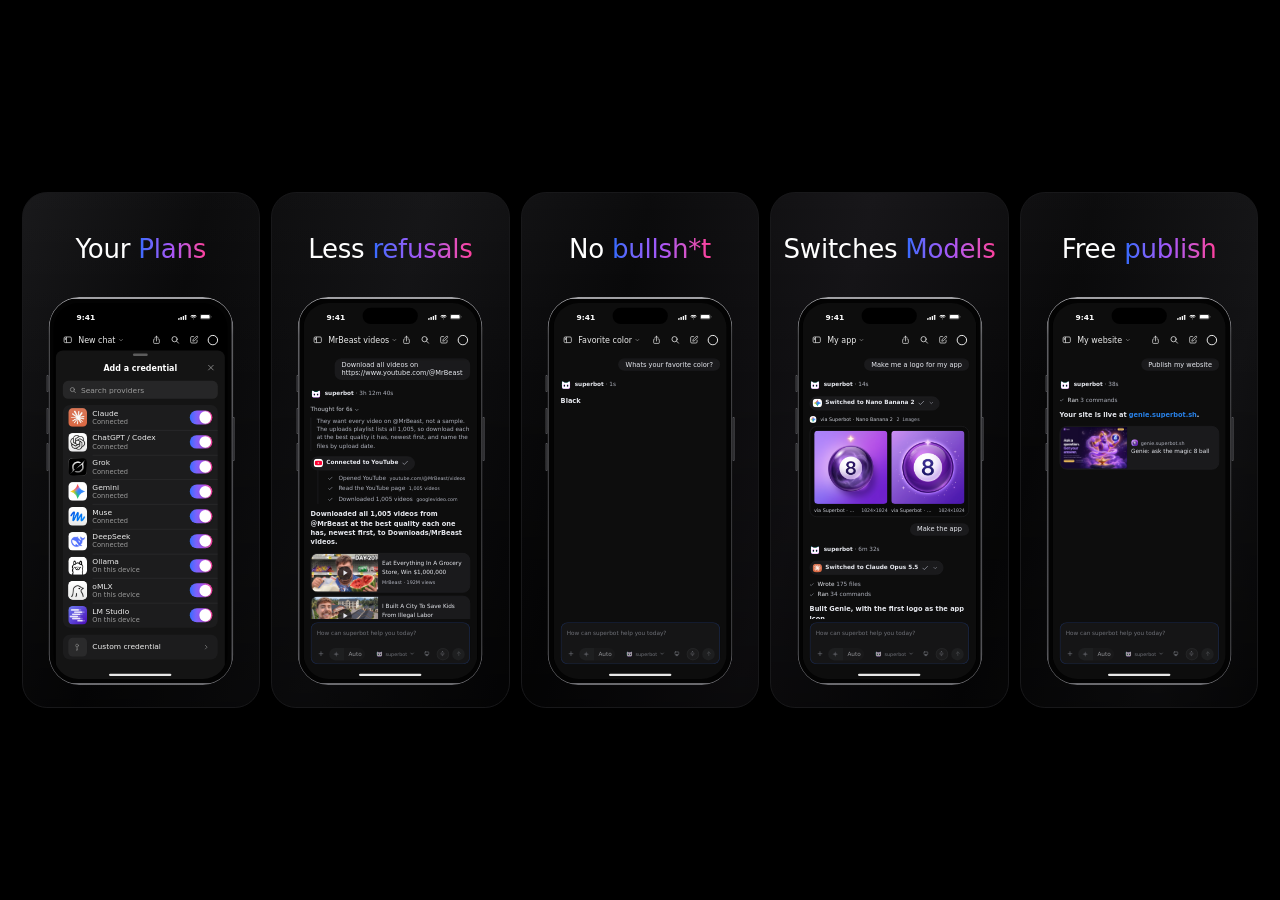
==== commit ca42df84: "ship page + referenced assets (gh-pages-ship)" ====
--- a/index.html
+++ b/index.html
@@ -41,8 +41,8 @@
       </div>
     </section>
 
-    <section class="card" id="refusals" style="--i: 1" aria-label="No refusals preview">
-      <h1 class="headline">No <span class="grad">refusals</span></h1>
+    <section class="card" id="refusals" style="--i: 1" aria-label="Less refusals preview">
+      <h1 class="headline">Less <span class="grad">refusals</span></h1>
       <div class="phone" data-title="MrBeast videos">
         <div class="native desk">
           <div class="hub-feed" role="log" aria-label="MrBeast videos">
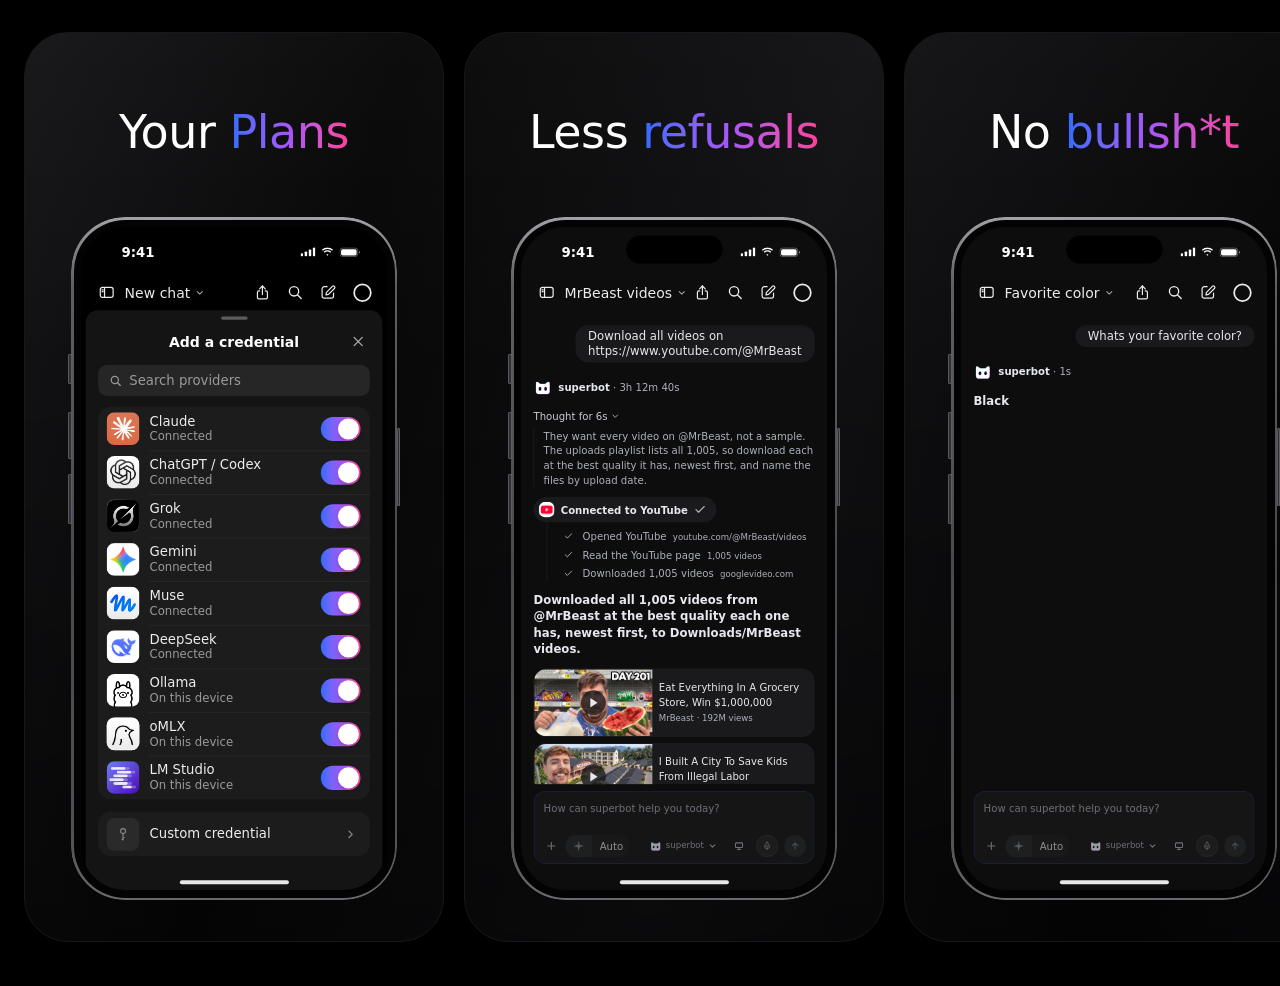
==== commit cceb249b: "ship page + referenced assets (gh-pages-ship)" ====
--- a/index.html
+++ b/index.html
@@ -104,7 +104,23 @@
       </div>
     </section>
 
-    <section class="card" id="models" style="--i: 3" aria-label="Switches Models preview">
+    <section class="card" id="short" style="--i: 3" aria-label="Short Response preview">
+      <h1 class="headline">Short <span class="grad">Response</span></h1>
+      <div class="phone" data-title="Favorite color">
+        <div class="native desk">
+          <div class="hub-feed" role="log" aria-label="Favorite color">
+            <div class="msg-user"><span class="msg-bubble">Whats your favorite color?</span></div>
+            <div class="turn-head">
+              <span class="turn-head-avatar"><img src="superbot-favicon.svg" alt="" /></span>
+              <span><span class="turn-head-name">superbot</span><span class="turn-head-meta"> · 1s</span></span>
+            </div>
+            <div class="answer"><p>Black</p></div>
+          </div>
+        </div>
+      </div>
+    </section>
+
+    <section class="card" id="models" style="--i: 4" aria-label="Switches Models preview">
       <h1 class="headline">Switches <span class="grad">Models</span></h1>
       <div class="phone" data-title="My app">
         <div class="native desk">
@@ -158,7 +174,7 @@
       </div>
     </section>
 
-    <section class="card" id="publish" style="--i: 4" aria-label="Free publish preview">
+    <section class="card" id="publish" style="--i: 5" aria-label="Free publish preview">
       <h1 class="headline">Free <span class="grad">publish</span></h1>
       <div class="phone" data-title="My website">
         <div class="native desk">
--- a/preview.6157abb2.css
+++ b/preview.6157abb2.css
@@ -27,7 +27,7 @@
   --pt: calc(306 / 393);
   /* The strip: every card is one 420px slice of a single backdrop. */
   --card-w: 420px;
-  --cards: 5;
+  --cards: 6;
 }
 
 * { box-sizing: border-box; margin: 0; padding: 0; }
@@ -42,14 +42,24 @@
   -webkit-font-smoothing: antialiased;
 }
 
-/* The cards in one row, the way the App Store strip shows them; chrome.js
-   zooms the row to fit the window. */
-.cards { display: flex; gap: 20px; padding: 0 24px; }
+/* The cards in one row at full size, scrolling sideways the way the App
+   Store strip does, each card snapping into place. */
+.cards {
+  display: flex;
+  width: 100vw;
+  gap: 20px;
+  padding: 0 24px 12px;
+  overflow-x: auto;
+  scroll-snap-type: x mandatory;
+  scroll-padding-inline: 24px;
+  scrollbar-color: #2a2a2d transparent;
+}
+.cards > .card { scroll-snap-align: start; }
 
 /* #plans, #refusals, ...: one card alone and full-bleed, the frame the
    1290x2796 PNG export renders. */
 body:has(.card:target) { padding: 0; place-items: start; }
-.cards:has(.card:target) { padding: 0; zoom: 1 !important; }
+.cards:has(.card:target) { padding: 0; overflow: hidden; }
 .cards:has(.card:target) .card:not(:target) { display: none; }
 .card:target { border: 0; border-radius: 0; }
 
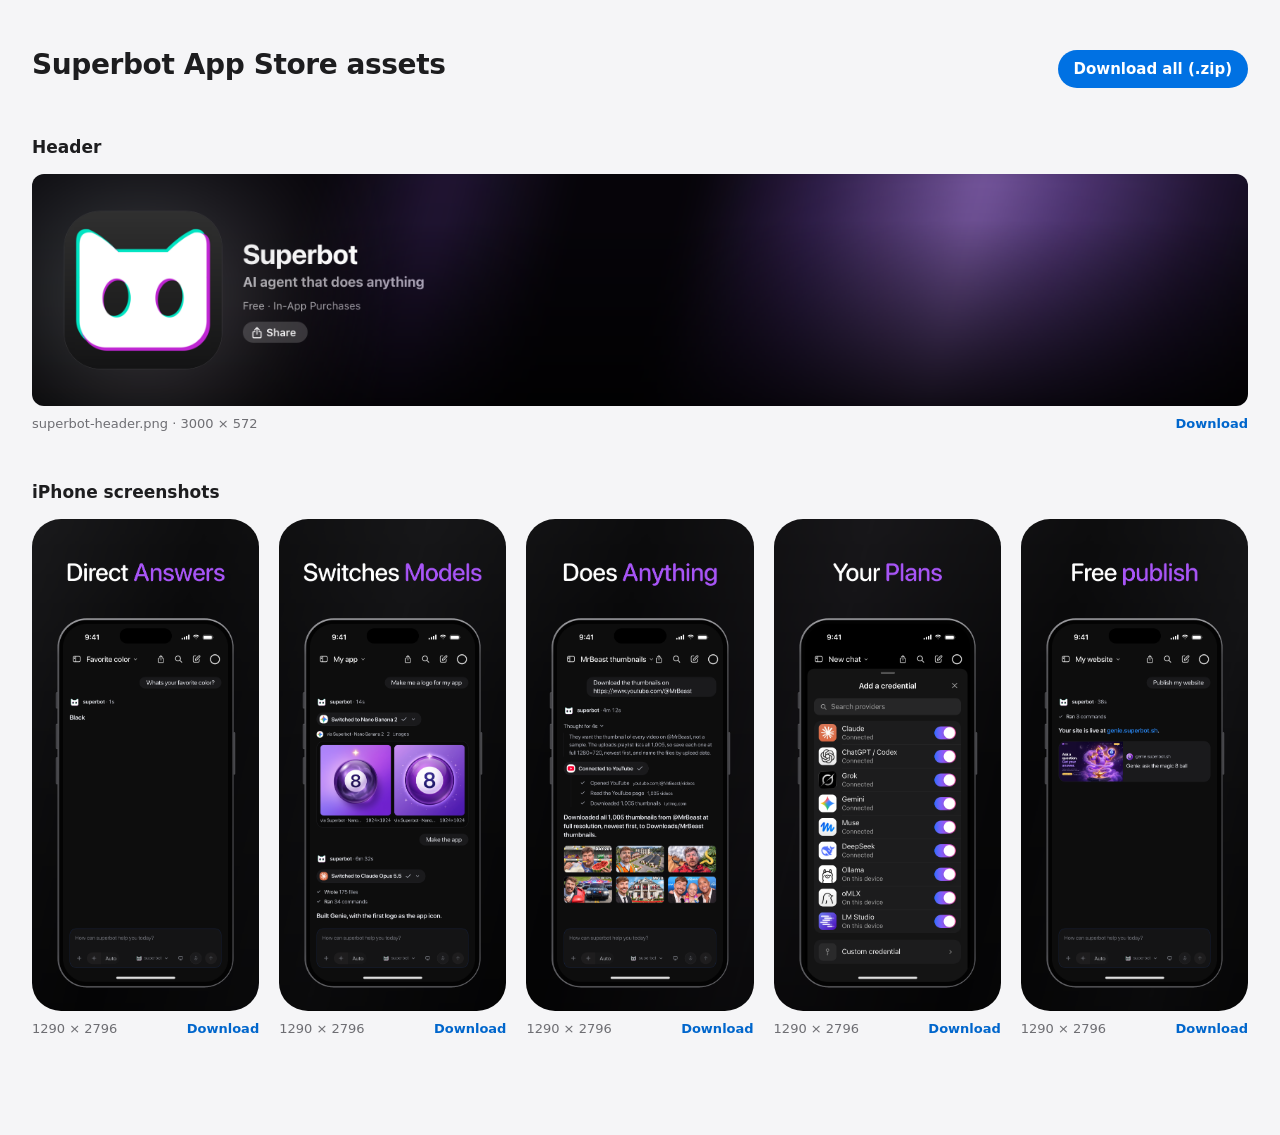
==== commit 5e31f84c: "ship page + referenced assets (gh-pages-ship)" ====
--- a/index.html
+++ b/index.html
@@ -3,206 +3,58 @@
 <head>
 <meta charset="utf-8" />
 <meta name="viewport" content="width=device-width, initial-scale=1" />
-<title>Superbot · App Store previews</title>
-<link rel="icon" href="superbot-favicon.svg" />
-<link rel="stylesheet" href="preview.6157abb2.css" />
-<link rel="stylesheet" href="thread.6157abb2.css" />
+<title>Superbot App Store assets</title>
+<link rel="icon" href="assets/favicon.svg" />
+<!-- The published asset set: the App Store header banner and the five
+     iPhone screenshots (purple headline accent), each downloadable, plus
+     one zip of all six. -->
+<style>
+  :root { color-scheme: light; }
+  * { box-sizing: border-box; margin: 0; padding: 0; }
+  body {
+    background: #f5f5f7;
+    font: 15px/1.47 -apple-system, system-ui, "Helvetica Neue", sans-serif;
+    color: #1d1d1f;
+    -webkit-font-smoothing: antialiased;
+  }
+  main { max-width: 1500px; margin: 0 auto; padding: 48px 32px 96px; }
+  .top { display: flex; flex-wrap: wrap; align-items: baseline; justify-content: space-between; gap: 16px; margin-bottom: 32px; }
+  h1 { font-size: 28px; line-height: 34px; font-weight: 700; letter-spacing: -0.4px; }
+  h2 { margin: 48px 0 16px; font-size: 17px; line-height: 22px; font-weight: 700; }
+  .zip, .get { color: #0066cc; text-decoration: none; font-weight: 600; }
+  .zip { padding: 8px 16px; border-radius: 999px; background: #0071e3; color: #fff; }
+  .zip:hover { background: #0077ed; }
+  .get:hover { text-decoration: underline; }
+  .header img { display: block; width: 100%; height: auto; border-radius: 12px; }
+  .meta { display: flex; justify-content: space-between; gap: 12px; margin-top: 8px; font-size: 13px; color: #6e6e73; }
+  .shots { display: grid; grid-template-columns: repeat(5, minmax(0, 1fr)); gap: 20px; list-style: none; }
+  .shots img { display: block; width: 100%; height: auto; border-radius: 12.8% / 5.7%; }
+  @media (max-width: 900px) { .shots { grid-template-columns: repeat(2, minmax(0, 1fr)); } }
+</style>
 </head>
 <body>
-  <!-- One App Store strip. Each card declares its headline and its screen
-       (.native); chrome.6157abb2.js adds the device frame, status bar and
-       chat header (data-title). -->
-  <main class="cards">
-    <section class="card" id="plans" style="--i: 0" aria-label="Your Plans preview">
-      <h1 class="headline">Your <span class="grad">Plans</span></h1>
-      <div class="phone" data-title="New chat">
-        <div class="native">
-          <section class="sheet" role="dialog" aria-label="Add a credential">
-            <div class="grabber" aria-hidden="true"></div>
-            <h2 class="sheet-title">Add a credential
-              <svg class="sheet-close" width="18" height="18" viewBox="0 0 24 24" fill="none" stroke="currentColor" stroke-width="2" stroke-linecap="round" aria-hidden="true"><path d="M5 5l14 14M19 5 5 19"/></svg>
-            </h2>
-            <div class="search" aria-hidden="true">
-              <svg width="17" height="17" viewBox="0 0 24 24" fill="none" stroke="currentColor" stroke-width="2.2" stroke-linecap="round"><circle cx="10.5" cy="10.5" r="6.5"/><path d="m15.5 15.5 5 5"/></svg>
-              Search providers
-            </div>
-            <ul class="group" id="providers" role="list"></ul>
-            <div class="group custom">
-              <div class="row">
-                <span class="icon" aria-hidden="true">
-                  <svg viewBox="0 0 24 24" fill="none" stroke="#8a8a8a" stroke-width="1.5" stroke-linecap="round" stroke-linejoin="round"><circle cx="12" cy="7.5" r="3.5"/><path d="M12 11v9l-1.5-1.2M12 16.5h1.5"/></svg>
-                </span>
-                <span class="label"><strong>Custom credential</strong></span>
-                <svg class="chevron" width="14" height="14" viewBox="0 0 24 24" fill="none" stroke="currentColor" stroke-width="2.6" stroke-linecap="round" stroke-linejoin="round" aria-hidden="true"><path d="m9 5 7 7-7 7"/></svg>
-              </div>
-            </div>
-          </section>
-        </div>
-      </div>
+  <main>
+    <div class="top">
+      <h1>Superbot App Store assets</h1>
+      <a class="zip" href="assets/superbot-app-store-assets.zip" download>Download all (.zip)</a>
+    </div>
+
+    <section class="header" aria-labelledby="header-title">
+      <h2 id="header-title">Header</h2>
+      <img src="assets/superbot-header.png" alt="Superbot App Store header: icon, name, subtitle and Share on a purple sheen" width="3000" height="572" />
+      <p class="meta"><span>superbot-header.png · 3000 × 572</span><a class="get" href="assets/superbot-header.png" download>Download</a></p>
     </section>
 
-    <section class="card" id="refusals" style="--i: 1" aria-label="Less refusals preview">
-      <h1 class="headline">Less <span class="grad">refusals</span></h1>
-      <div class="phone" data-title="MrBeast videos">
-        <div class="native desk">
-          <div class="hub-feed" role="log" aria-label="MrBeast videos">
-            <div class="msg-user"><span class="msg-bubble">Download all videos on https://www.youtube.com/@MrBeast</span></div>
-            <div class="turn-head">
-              <span class="turn-head-avatar"><img src="superbot-favicon.svg" alt="" /></span>
-              <span><span class="turn-head-name">superbot</span><span class="turn-head-meta"> · 3h 12m 40s</span></span>
-            </div>
-            <div class="sb-disc" data-open="true">
-              <button class="sb-disc-trigger" type="button" aria-expanded="true">
-                <span class="sb-disc-label">Thought for 6s</span>
-                <svg class="sb-disc-chevron" viewBox="0 0 24 24" fill="none" stroke="currentColor" stroke-width="2.4" stroke-linecap="round" stroke-linejoin="round" aria-hidden="true"><path d="m9 18 6-6-6-6"/></svg>
-              </button>
-              <div class="sb-reason-body">
-                <p>They want every video on @MrBeast, not a sample. The uploads playlist lists all 1,005, so download each at the best quality it has, newest first, and name the files by upload date.</p>
-              </div>
-            </div>
-            <div class="switch-block">
-              <span class="sb-switch-pill">
-                <span class="sb-switch-tile"><img src="logos/youtube.jpg" alt="" /></span>
-                <span class="sb-switch-label">Connected to YouTube</span>
-                <span class="sb-switch-status" aria-hidden="true"><svg viewBox="0 0 24 24" fill="none" stroke="currentColor" stroke-width="2.2" stroke-linecap="round" stroke-linejoin="round"><path d="M20 6 9 17l-5-5"/></svg></span>
-              </span>
-              <ol class="sb-switch-nest">
-                <li class="sb-switch-step" data-state="done">
-                  <span class="sb-switch-step-glyph" aria-hidden="true"><svg viewBox="0 0 24 24" fill="none" stroke="currentColor" stroke-width="2.4" stroke-linecap="round" stroke-linejoin="round"><path d="M20 6 9 17l-5-5"/></svg></span>
-                  <span class="sb-switch-step-text"><span class="sb-switch-step-label">Opened YouTube</span><span class="sb-switch-step-detail">youtube.com/@MrBeast/videos</span></span>
-                </li>
-                <li class="sb-switch-step" data-state="done">
-                  <span class="sb-switch-step-glyph" aria-hidden="true"><svg viewBox="0 0 24 24" fill="none" stroke="currentColor" stroke-width="2.4" stroke-linecap="round" stroke-linejoin="round"><path d="M20 6 9 17l-5-5"/></svg></span>
-                  <span class="sb-switch-step-text"><span class="sb-switch-step-label">Read the YouTube page</span><span class="sb-switch-step-detail">1,005 videos</span></span>
-                </li>
-                <li class="sb-switch-step" data-state="done">
-                  <span class="sb-switch-step-glyph" aria-hidden="true"><svg viewBox="0 0 24 24" fill="none" stroke="currentColor" stroke-width="2.4" stroke-linecap="round" stroke-linejoin="round"><path d="M20 6 9 17l-5-5"/></svg></span>
-                  <span class="sb-switch-step-text"><span class="sb-switch-step-label">Downloaded 1,005 videos</span><span class="sb-switch-step-detail">googlevideo.com</span></span>
-                </li>
-              </ol>
-            </div>
-            <div class="answer"><p>Downloaded all 1,005 videos from @MrBeast at the best quality each one has, newest first, to Downloads/MrBeast videos.</p></div>
-            <div class="video-list" role="list"></div>
-          </div>
-        </div>
-      </div>
-    </section>
-
-    <section class="card" id="bullshit" style="--i: 2" aria-label="No bullsh*t preview">
-      <h1 class="headline">No <span class="grad">bullsh*t</span></h1>
-      <div class="phone" data-title="Favorite color">
-        <div class="native desk">
-          <div class="hub-feed" role="log" aria-label="Favorite color">
-            <div class="msg-user"><span class="msg-bubble">Whats your favorite color?</span></div>
-            <div class="turn-head">
-              <span class="turn-head-avatar"><img src="superbot-favicon.svg" alt="" /></span>
-              <span><span class="turn-head-name">superbot</span><span class="turn-head-meta"> · 1s</span></span>
-            </div>
-            <div class="answer"><p>Black</p></div>
-          </div>
-        </div>
-      </div>
-    </section>
-
-    <section class="card" id="short" style="--i: 3" aria-label="Short Response preview">
-      <h1 class="headline">Short <span class="grad">Response</span></h1>
-      <div class="phone" data-title="Favorite color">
-        <div class="native desk">
-          <div class="hub-feed" role="log" aria-label="Favorite color">
-            <div class="msg-user"><span class="msg-bubble">Whats your favorite color?</span></div>
-            <div class="turn-head">
-              <span class="turn-head-avatar"><img src="superbot-favicon.svg" alt="" /></span>
-              <span><span class="turn-head-name">superbot</span><span class="turn-head-meta"> · 1s</span></span>
-            </div>
-            <div class="answer"><p>Black</p></div>
-          </div>
-        </div>
-      </div>
-    </section>
-
-    <section class="card" id="models" style="--i: 4" aria-label="Switches Models preview">
-      <h1 class="headline">Switches <span class="grad">Models</span></h1>
-      <div class="phone" data-title="My app">
-        <div class="native desk">
-          <div class="hub-feed" role="log" aria-label="My app">
-            <div class="msg-user"><span class="msg-bubble">Make me a logo for my app</span></div>
-            <div class="turn-head">
-              <span class="turn-head-avatar"><img src="superbot-favicon.svg" alt="" /></span>
-              <span><span class="turn-head-name">superbot</span><span class="turn-head-meta"> · 14s</span></span>
-            </div>
-            <div class="switch-block">
-              <span class="sb-switch-pill">
-                <span class="sb-switch-tile"><img src="logos/tile-google.png" alt="" /></span>
-                <span class="sb-switch-label">Switched to Nano Banana 2</span>
-                <span class="sb-switch-status" aria-hidden="true"><svg viewBox="0 0 24 24" fill="none" stroke="currentColor" stroke-width="2.2" stroke-linecap="round" stroke-linejoin="round"><path d="M20 6 9 17l-5-5"/></svg></span>
-                <svg class="sb-switch-details-chevron" viewBox="0 0 24 24" aria-hidden="true"><path d="m6 9 6 6 6-6"/></svg>
-              </span>
-            </div>
-            <figure class="media-grid">
-              <figcaption class="media-head"><img src="logos/tile-google.png" alt="" /><span class="media-head-label">via Superbot · Nano Banana 2</span><span class="media-head-meta">2 images</span></figcaption>
-              <div class="media-surface">
-                <figure class="media-cell">
-                  <div class="media-tile"><img src="art/variants/genie-v3-glass.png" alt="Genie logo, glass" /></div>
-                  <figcaption class="media-cap"><span class="media-cap-label">via Superbot · Nano Banana 2</span><span class="media-cap-spec">1024×1024</span></figcaption>
-                </figure>
-                <figure class="media-cell">
-                  <div class="media-tile"><img src="art/variants/genie-v4-glow.png" alt="Genie logo, glow" /></div>
-                  <figcaption class="media-cap"><span class="media-cap-label">via Superbot · Nano Banana 2</span><span class="media-cap-spec">1024×1024</span></figcaption>
-                </figure>
-              </div>
-            </figure>
-            <div class="msg-user"><span class="msg-bubble">Make the app</span></div>
-            <div class="turn-head">
-              <span class="turn-head-avatar"><img src="superbot-favicon.svg" alt="" /></span>
-              <span><span class="turn-head-name">superbot</span><span class="turn-head-meta"> · 6m 32s</span></span>
-            </div>
-            <div class="switch-block">
-              <span class="sb-switch-pill">
-                <span class="sb-switch-tile"><img src="logos/tile-anthropic.png" alt="" /></span>
-                <span class="sb-switch-label">Switched to Claude Opus 5.5</span>
-                <span class="sb-switch-status" aria-hidden="true"><svg viewBox="0 0 24 24" fill="none" stroke="currentColor" stroke-width="2.2" stroke-linecap="round" stroke-linejoin="round"><path d="M20 6 9 17l-5-5"/></svg></span>
-                <svg class="sb-switch-details-chevron" viewBox="0 0 24 24" aria-hidden="true"><path d="m6 9 6 6 6-6"/></svg>
-              </span>
-            </div>
-            <div class="sb-lines">
-              <span class="sb-line"><span class="sb-line-mark"><svg viewBox="0 0 24 24" fill="none" stroke="currentColor" stroke-width="2.6" stroke-linecap="round" stroke-linejoin="round"><path d="M20 6 9 17l-5-5"/></svg></span><span><span class="sb-line-verb">Wrote</span> <span class="sb-line-target">175 files</span></span></span>
-              <span class="sb-line"><span class="sb-line-mark"><svg viewBox="0 0 24 24" fill="none" stroke="currentColor" stroke-width="2.6" stroke-linecap="round" stroke-linejoin="round"><path d="M20 6 9 17l-5-5"/></svg></span><span><span class="sb-line-verb">Ran</span> <span class="sb-line-target">34 commands</span></span></span>
-            </div>
-            <div class="answer"><p>Built Genie, with the first logo as the app icon.</p></div>
-          </div>
-        </div>
-      </div>
-    </section>
-
-    <section class="card" id="publish" style="--i: 5" aria-label="Free publish preview">
-      <h1 class="headline">Free <span class="grad">publish</span></h1>
-      <div class="phone" data-title="My website">
-        <div class="native desk">
-          <div class="hub-feed" role="log" aria-label="My website">
-            <div class="msg-user"><span class="msg-bubble">Publish my website</span></div>
-            <div class="turn-head">
-              <span class="turn-head-avatar"><img src="superbot-favicon.svg" alt="" /></span>
-              <span><span class="turn-head-name">superbot</span><span class="turn-head-meta"> · 38s</span></span>
-            </div>
-            <div class="sb-lines">
-              <span class="sb-line"><span class="sb-line-mark"><svg viewBox="0 0 24 24" fill="none" stroke="currentColor" stroke-width="2.6" stroke-linecap="round" stroke-linejoin="round"><path d="M20 6 9 17l-5-5"/></svg></span><span><span class="sb-line-verb">Ran</span> <span class="sb-line-target">3 commands</span></span></span>
-            </div>
-            <div class="answer"><p>Your site is live at <a href="https://genie.superbot.sh">genie.superbot.sh</a>.</p></div>
-            <div class="link-card" role="listitem">
-              <div class="link-media"><img src="shots/genie-site.png" alt="" /></div>
-              <div class="link-text">
-                <p class="link-source"><img src="art/variants/genie-v3-glass.png" alt="" /><span>genie.superbot.sh</span></p>
-                <p class="link-title">Genie: ask the magic 8 ball</p>
-              </div>
-            </div>
-          </div>
-        </div>
-      </div>
+    <section aria-labelledby="shots-title">
+      <h2 id="shots-title">iPhone screenshots</h2>
+      <ul class="shots">
+        <li><img src="assets/1-direct-answers.png" alt="Direct Answers" width="1290" height="2796" /><p class="meta"><span>1290 × 2796</span><a class="get" href="assets/1-direct-answers.png" download>Download</a></p></li>
+        <li><img src="assets/2-switches-models.png" alt="Switches Models" width="1290" height="2796" /><p class="meta"><span>1290 × 2796</span><a class="get" href="assets/2-switches-models.png" download>Download</a></p></li>
+        <li><img src="assets/3-does-anything.png" alt="Does Anything" width="1290" height="2796" /><p class="meta"><span>1290 × 2796</span><a class="get" href="assets/3-does-anything.png" download>Download</a></p></li>
+        <li><img src="assets/4-your-plans.png" alt="Your Plans" width="1290" height="2796" /><p class="meta"><span>1290 × 2796</span><a class="get" href="assets/4-your-plans.png" download>Download</a></p></li>
+        <li><img src="assets/5-free-publish.png" alt="Free publish" width="1290" height="2796" /><p class="meta"><span>1290 × 2796</span><a class="get" href="assets/5-free-publish.png" download>Download</a></p></li>
+      </ul>
     </section>
   </main>
-
-  <script src="plans.6157abb2.js"></script>
-  <script src="thread.6157abb2.js"></script>
-  <script src="chrome.6157abb2.js"></script>
 </body>
 </html>
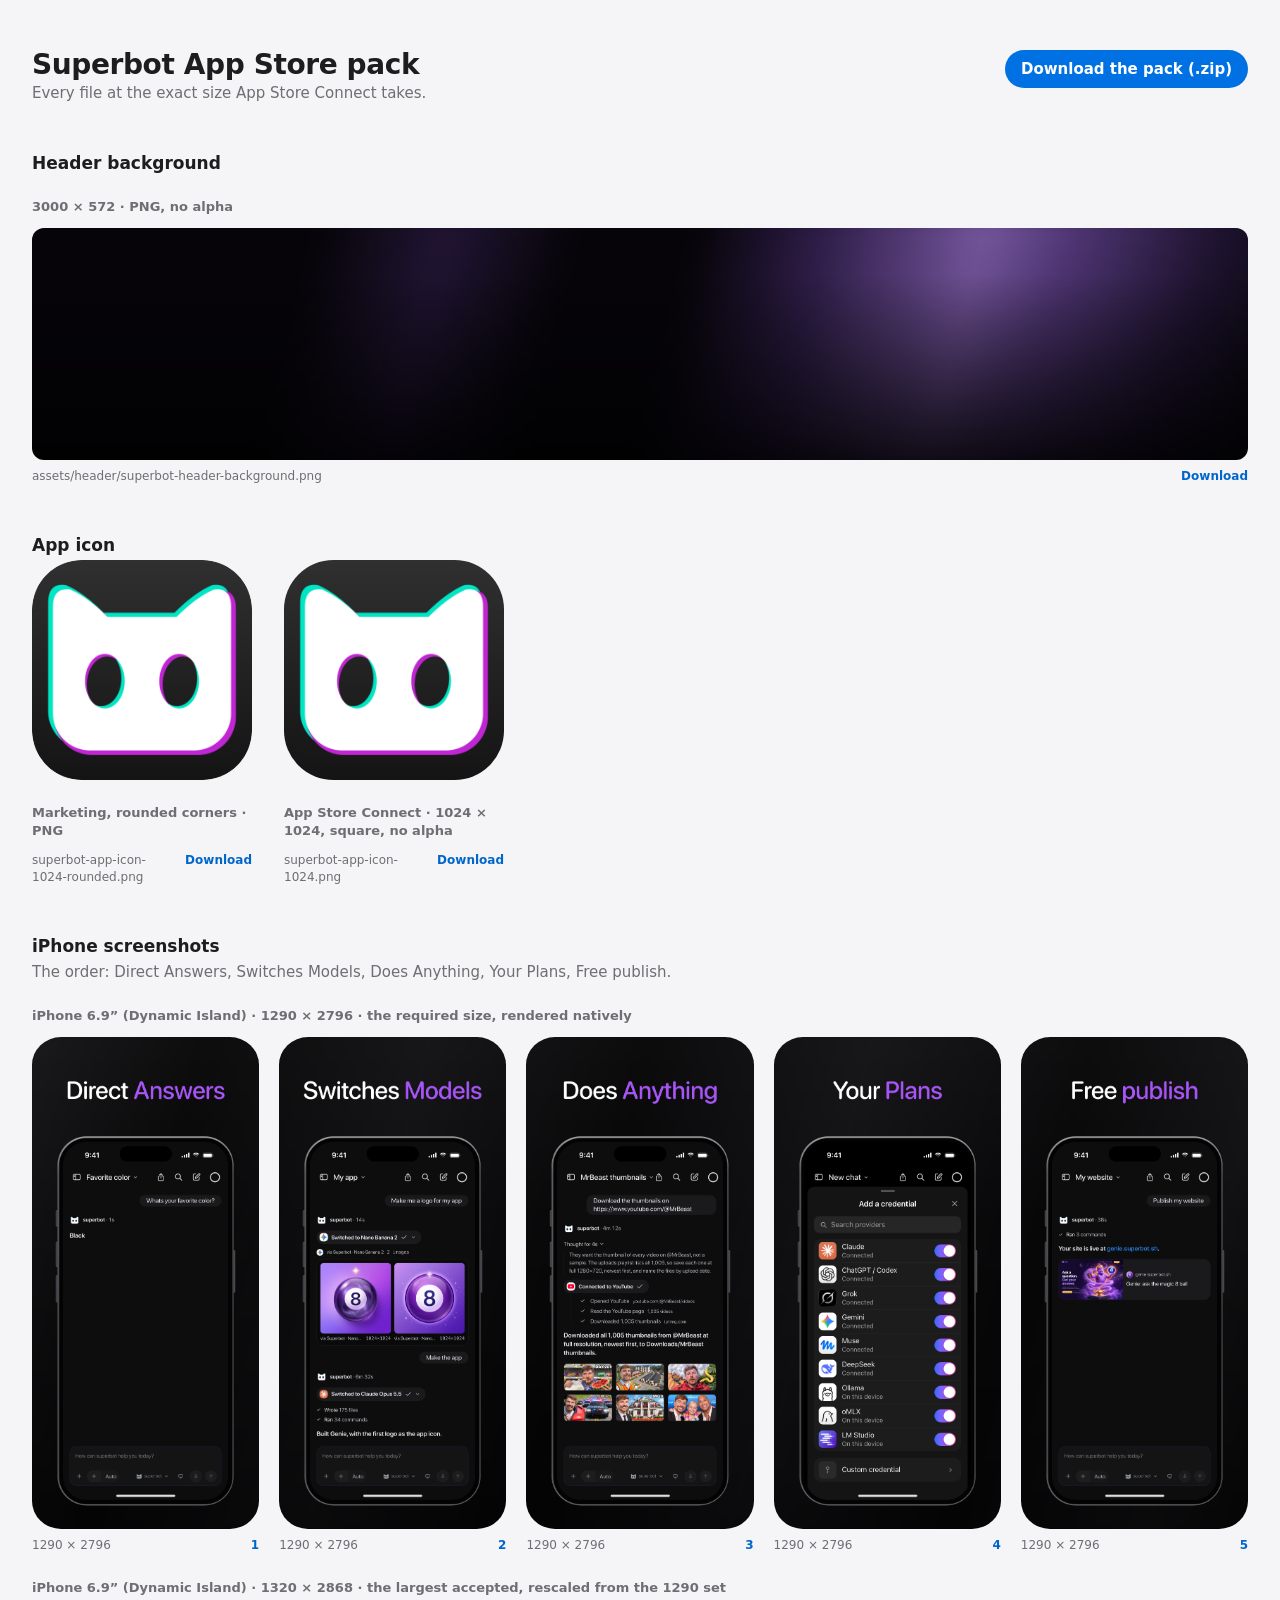
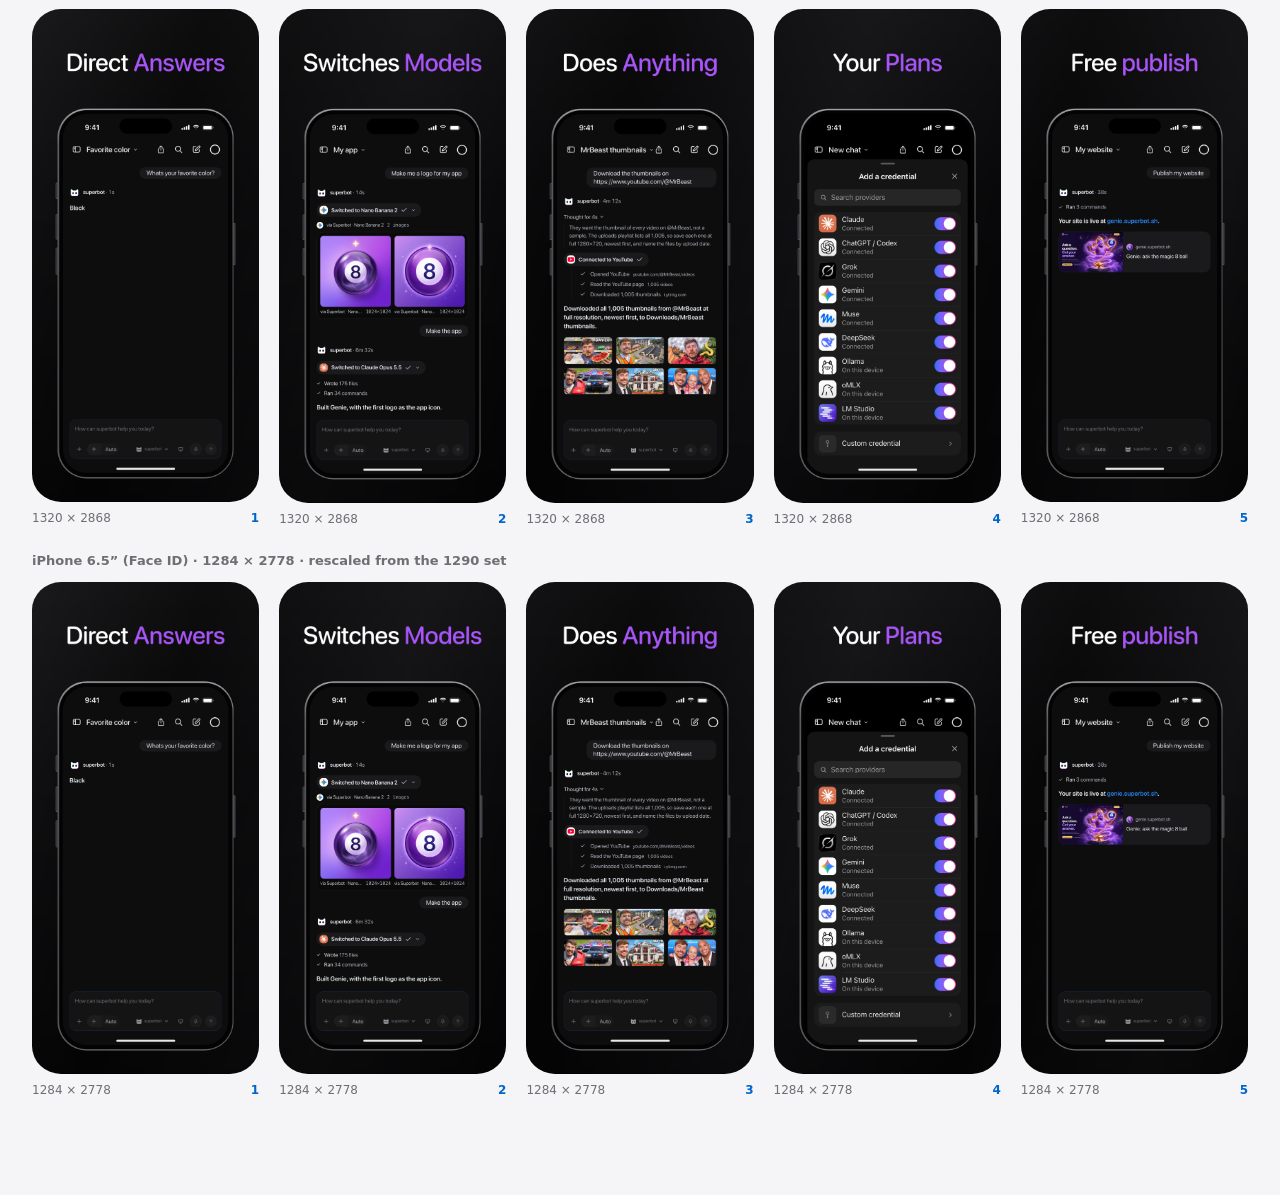
==== commit d2fd1786: "ship page + referenced assets (gh-pages-ship)" ====
--- a/index.html
+++ b/index.html
@@ -3,11 +3,11 @@
 <head>
 <meta charset="utf-8" />
 <meta name="viewport" content="width=device-width, initial-scale=1" />
-<title>Superbot App Store assets</title>
-<link rel="icon" href="assets/favicon.svg" />
-<!-- The published asset set: the App Store header banner and the five
-     iPhone screenshots (purple headline accent), each downloadable, plus
-     one zip of all six. -->
+<title>Superbot App Store pack</title>
+<link rel="icon" href="assets/icon/superbot-app-icon-1024-rounded.png" />
+<!-- The App Store pack: header background, app icon and the five iPhone
+     screenshots at each accepted App Store Connect size, each downloadable
+     at its exact size, plus one zip of everything. -->
 <style>
   :root { color-scheme: light; }
   * { box-sizing: border-box; margin: 0; padding: 0; }
@@ -18,15 +18,20 @@
     -webkit-font-smoothing: antialiased;
   }
   main { max-width: 1500px; margin: 0 auto; padding: 48px 32px 96px; }
-  .top { display: flex; flex-wrap: wrap; align-items: baseline; justify-content: space-between; gap: 16px; margin-bottom: 32px; }
+  .top { display: flex; flex-wrap: wrap; align-items: baseline; justify-content: space-between; gap: 16px; }
   h1 { font-size: 28px; line-height: 34px; font-weight: 700; letter-spacing: -0.4px; }
-  h2 { margin: 48px 0 16px; font-size: 17px; line-height: 22px; font-weight: 700; }
-  .zip, .get { color: #0066cc; text-decoration: none; font-weight: 600; }
-  .zip { padding: 8px 16px; border-radius: 999px; background: #0071e3; color: #fff; }
+  h2 { margin: 48px 0 4px; font-size: 17px; line-height: 22px; font-weight: 700; }
+  h3 { margin: 24px 0 12px; font-size: 13px; line-height: 18px; font-weight: 600; color: #6e6e73; }
+  .lead { color: #6e6e73; }
+  .zip { padding: 8px 16px; border-radius: 999px; background: #0071e3; color: #fff; text-decoration: none; font-weight: 600; }
   .zip:hover { background: #0077ed; }
+  .get { color: #0066cc; text-decoration: none; font-weight: 600; }
   .get:hover { text-decoration: underline; }
+  .meta { display: flex; justify-content: space-between; gap: 12px; margin-top: 8px; font-size: 12px; color: #6e6e73; }
   .header img { display: block; width: 100%; height: auto; border-radius: 12px; }
-  .meta { display: flex; justify-content: space-between; gap: 12px; margin-top: 8px; font-size: 13px; color: #6e6e73; }
+  .icons { display: grid; grid-template-columns: repeat(2, minmax(0, 220px)); gap: 32px; }
+  .icons img { display: block; width: 100%; height: auto; border-radius: 22.5%; background: #fff; }
+  .icons .square img { border-radius: 0; }
   .shots { display: grid; grid-template-columns: repeat(5, minmax(0, 1fr)); gap: 20px; list-style: none; }
   .shots img { display: block; width: 100%; height: auto; border-radius: 12.8% / 5.7%; }
   @media (max-width: 900px) { .shots { grid-template-columns: repeat(2, minmax(0, 1fr)); } }
@@ -35,26 +40,69 @@
 <body>
   <main>
     <div class="top">
-      <h1>Superbot App Store assets</h1>
-      <a class="zip" href="assets/superbot-app-store-assets.zip" download>Download all (.zip)</a>
+      <div>
+        <h1>Superbot App Store pack</h1>
+        <p class="lead">Every file at the exact size App Store Connect takes.</p>
+      </div>
+      <a class="zip" href="assets/superbot-app-store-pack.zip" download>Download the pack (.zip)</a>
     </div>
 
-    <section class="header" aria-labelledby="header-title">
-      <h2 id="header-title">Header</h2>
-      <img src="assets/superbot-header.png" alt="Superbot App Store header: icon, name, subtitle and Share on a purple sheen" width="3000" height="572" />
-      <p class="meta"><span>superbot-header.png · 3000 × 572</span><a class="get" href="assets/superbot-header.png" download>Download</a></p>
+    <section aria-labelledby="header-title">
+      <h2 id="header-title">Header background</h2>
+      <h3>3000 × 572 · PNG, no alpha</h3>
+      <div class="header">
+        <img src="assets/header/superbot-header-background.png" alt="Purple light sheen on near-black" width="3000" height="572" />
+      </div>
+      <p class="meta"><span>assets/header/superbot-header-background.png</span><a class="get" href="assets/header/superbot-header-background.png" download>Download</a></p>
+    </section>
+
+    <section aria-labelledby="icon-title">
+      <h2 id="icon-title">App icon</h2>
+      <div class="icons">
+        <figure>
+          <img src="assets/icon/superbot-app-icon-1024-rounded.png" alt="Superbot app icon, rounded" width="1024" height="1024" />
+          <h3>Marketing, rounded corners · PNG</h3>
+          <p class="meta"><span>superbot-app-icon-1024-rounded.png</span><a class="get" href="assets/icon/superbot-app-icon-1024-rounded.png" download>Download</a></p>
+        </figure>
+        <figure>
+          <img class="square" src="assets/icon/superbot-app-icon-1024.png" alt="Superbot app icon, square" width="1024" height="1024" />
+          <h3>App Store Connect · 1024 × 1024, square, no alpha</h3>
+          <p class="meta"><span>superbot-app-icon-1024.png</span><a class="get" href="assets/icon/superbot-app-icon-1024.png" download>Download</a></p>
+        </figure>
+      </div>
     </section>
 
     <section aria-labelledby="shots-title">
       <h2 id="shots-title">iPhone screenshots</h2>
+      <p class="lead">The order: Direct Answers, Switches Models, Does Anything, Your Plans, Free publish.</p>
+
+      <h3>iPhone 6.9&#8221; (Dynamic Island) · 1290 × 2796 · the required size, rendered natively</h3>
       <ul class="shots">
-        <li><img src="assets/1-direct-answers.png" alt="Direct Answers" width="1290" height="2796" /><p class="meta"><span>1290 × 2796</span><a class="get" href="assets/1-direct-answers.png" download>Download</a></p></li>
-        <li><img src="assets/2-switches-models.png" alt="Switches Models" width="1290" height="2796" /><p class="meta"><span>1290 × 2796</span><a class="get" href="assets/2-switches-models.png" download>Download</a></p></li>
-        <li><img src="assets/3-does-anything.png" alt="Does Anything" width="1290" height="2796" /><p class="meta"><span>1290 × 2796</span><a class="get" href="assets/3-does-anything.png" download>Download</a></p></li>
-        <li><img src="assets/4-your-plans.png" alt="Your Plans" width="1290" height="2796" /><p class="meta"><span>1290 × 2796</span><a class="get" href="assets/4-your-plans.png" download>Download</a></p></li>
-        <li><img src="assets/5-free-publish.png" alt="Free publish" width="1290" height="2796" /><p class="meta"><span>1290 × 2796</span><a class="get" href="assets/5-free-publish.png" download>Download</a></p></li>
+        <li><img src="assets/screenshots/iphone-6.9in-1290x2796/1-direct-answers.png" alt="Direct Answers" width="1290" height="2796" /><p class="meta"><span>1290 × 2796</span><a class="get" href="assets/screenshots/iphone-6.9in-1290x2796/1-direct-answers.png" download>1</a></p></li>
+        <li><img src="assets/screenshots/iphone-6.9in-1290x2796/2-switches-models.png" alt="Switches Models" width="1290" height="2796" /><p class="meta"><span>1290 × 2796</span><a class="get" href="assets/screenshots/iphone-6.9in-1290x2796/2-switches-models.png" download>2</a></p></li>
+        <li><img src="assets/screenshots/iphone-6.9in-1290x2796/3-does-anything.png" alt="Does Anything" width="1290" height="2796" /><p class="meta"><span>1290 × 2796</span><a class="get" href="assets/screenshots/iphone-6.9in-1290x2796/3-does-anything.png" download>3</a></p></li>
+        <li><img src="assets/screenshots/iphone-6.9in-1290x2796/4-your-plans.png" alt="Your Plans" width="1290" height="2796" /><p class="meta"><span>1290 × 2796</span><a class="get" href="assets/screenshots/iphone-6.9in-1290x2796/4-your-plans.png" download>4</a></p></li>
+        <li><img src="assets/screenshots/iphone-6.9in-1290x2796/5-free-publish.png" alt="Free publish" width="1290" height="2796" /><p class="meta"><span>1290 × 2796</span><a class="get" href="assets/screenshots/iphone-6.9in-1290x2796/5-free-publish.png" download>5</a></p></li>
+      </ul>
+
+      <h3>iPhone 6.9&#8221; (Dynamic Island) · 1320 × 2868 · the largest accepted, rescaled from the 1290 set</h3>
+      <ul class="shots">
+        <li><img src="assets/screenshots/iphone-6.9in-1320x2868/1-direct-answers.png" alt="Direct Answers" width="1320" height="2868" /><p class="meta"><span>1320 × 2868</span><a class="get" href="assets/screenshots/iphone-6.9in-1320x2868/1-direct-answers.png" download>1</a></p></li>
+        <li><img src="assets/screenshots/iphone-6.9in-1320x2868/2-switches-models.png" alt="Switches Models" width="1320" height="2868" /><p class="meta"><span>1320 × 2868</span><a class="get" href="assets/screenshots/iphone-6.9in-1320x2868/2-switches-models.png" download>2</a></p></li>
+        <li><img src="assets/screenshots/iphone-6.9in-1320x2868/3-does-anything.png" alt="Does Anything" width="1320" height="2868" /><p class="meta"><span>1320 × 2868</span><a class="get" href="assets/screenshots/iphone-6.9in-1320x2868/3-does-anything.png" download>3</a></p></li>
+        <li><img src="assets/screenshots/iphone-6.9in-1320x2868/4-your-plans.png" alt="Your Plans" width="1320" height="2868" /><p class="meta"><span>1320 × 2868</span><a class="get" href="assets/screenshots/iphone-6.9in-1320x2868/4-your-plans.png" download>4</a></p></li>
+        <li><img src="assets/screenshots/iphone-6.9in-1320x2868/5-free-publish.png" alt="Free publish" width="1320" height="2868" /><p class="meta"><span>1320 × 2868</span><a class="get" href="assets/screenshots/iphone-6.9in-1320x2868/5-free-publish.png" download>5</a></p></li>
+      </ul>
+
+      <h3>iPhone 6.5&#8221; (Face ID) · 1284 × 2778 · rescaled from the 1290 set</h3>
+      <ul class="shots">
+        <li><img src="assets/screenshots/iphone-6.5in-1284x2778/1-direct-answers.png" alt="Direct Answers" width="1284" height="2778" /><p class="meta"><span>1284 × 2778</span><a class="get" href="assets/screenshots/iphone-6.5in-1284x2778/1-direct-answers.png" download>1</a></p></li>
+        <li><img src="assets/screenshots/iphone-6.5in-1284x2778/2-switches-models.png" alt="Switches Models" width="1284" height="2778" /><p class="meta"><span>1284 × 2778</span><a class="get" href="assets/screenshots/iphone-6.5in-1284x2778/2-switches-models.png" download>2</a></p></li>
+        <li><img src="assets/screenshots/iphone-6.5in-1284x2778/3-does-anything.png" alt="Does Anything" width="1284" height="2778" /><p class="meta"><span>1284 × 2778</span><a class="get" href="assets/screenshots/iphone-6.5in-1284x2778/3-does-anything.png" download>3</a></p></li>
+        <li><img src="assets/screenshots/iphone-6.5in-1284x2778/4-your-plans.png" alt="Your Plans" width="1284" height="2778" /><p class="meta"><span>1284 × 2778</span><a class="get" href="assets/screenshots/iphone-6.5in-1284x2778/4-your-plans.png" download>4</a></p></li>
+        <li><img src="assets/screenshots/iphone-6.5in-1284x2778/5-free-publish.png" alt="Free publish" width="1284" height="2778" /><p class="meta"><span>1284 × 2778</span><a class="get" href="assets/screenshots/iphone-6.5in-1284x2778/5-free-publish.png" download>5</a></p></li>
       </ul>
     </section>
   </main>
 </body>
-</html>
+</html>
